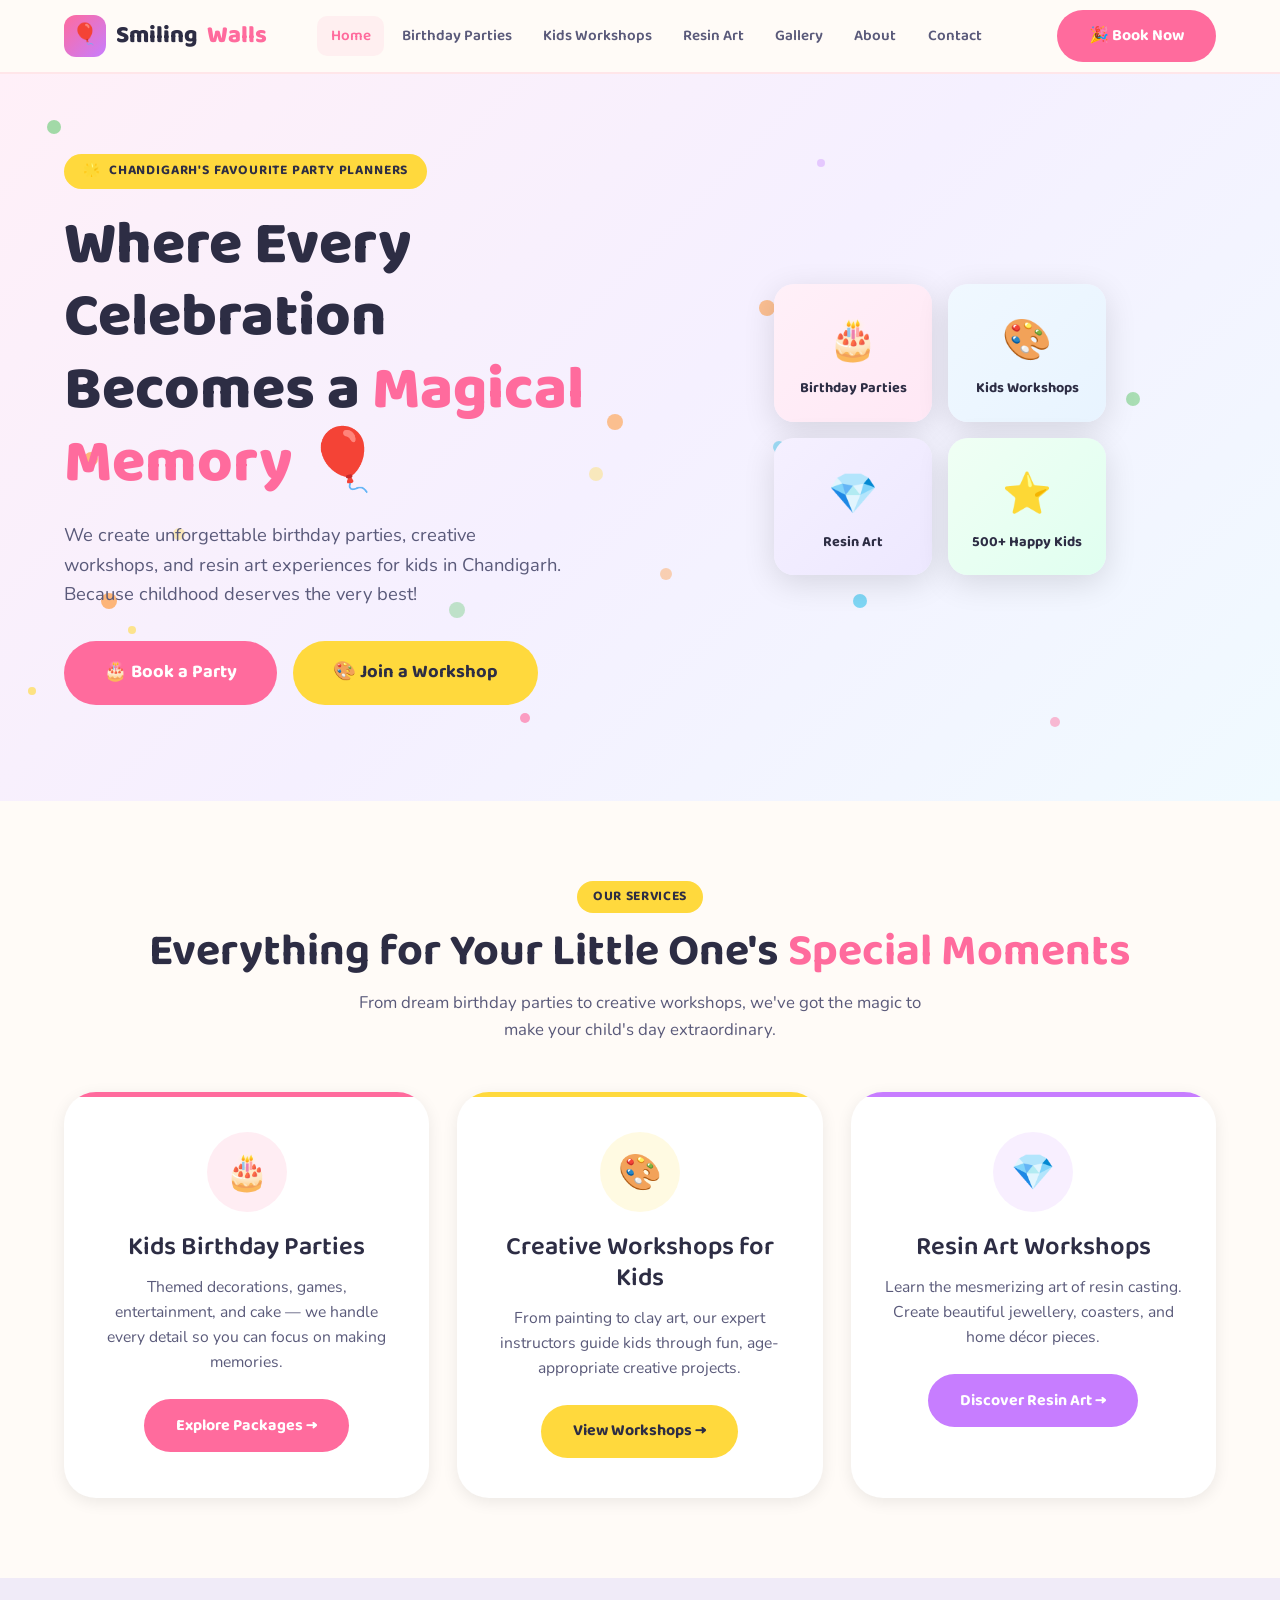
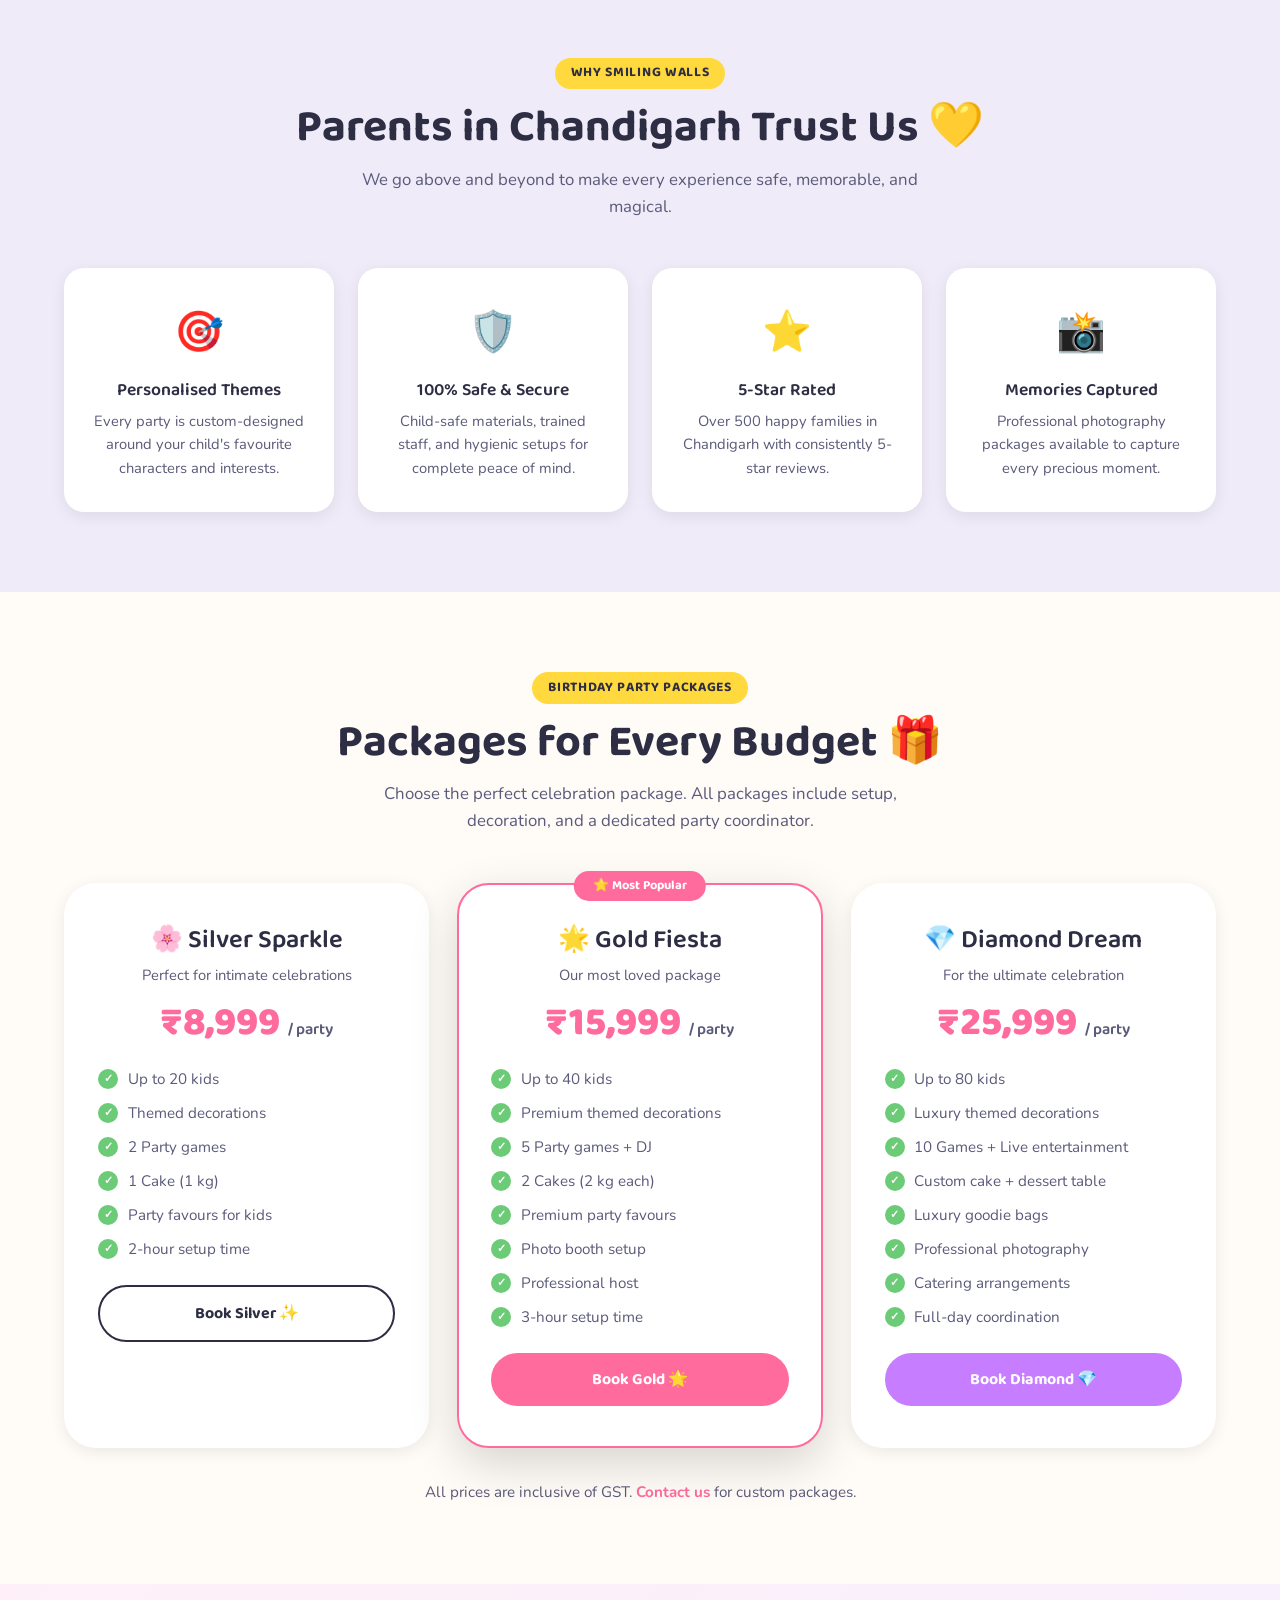
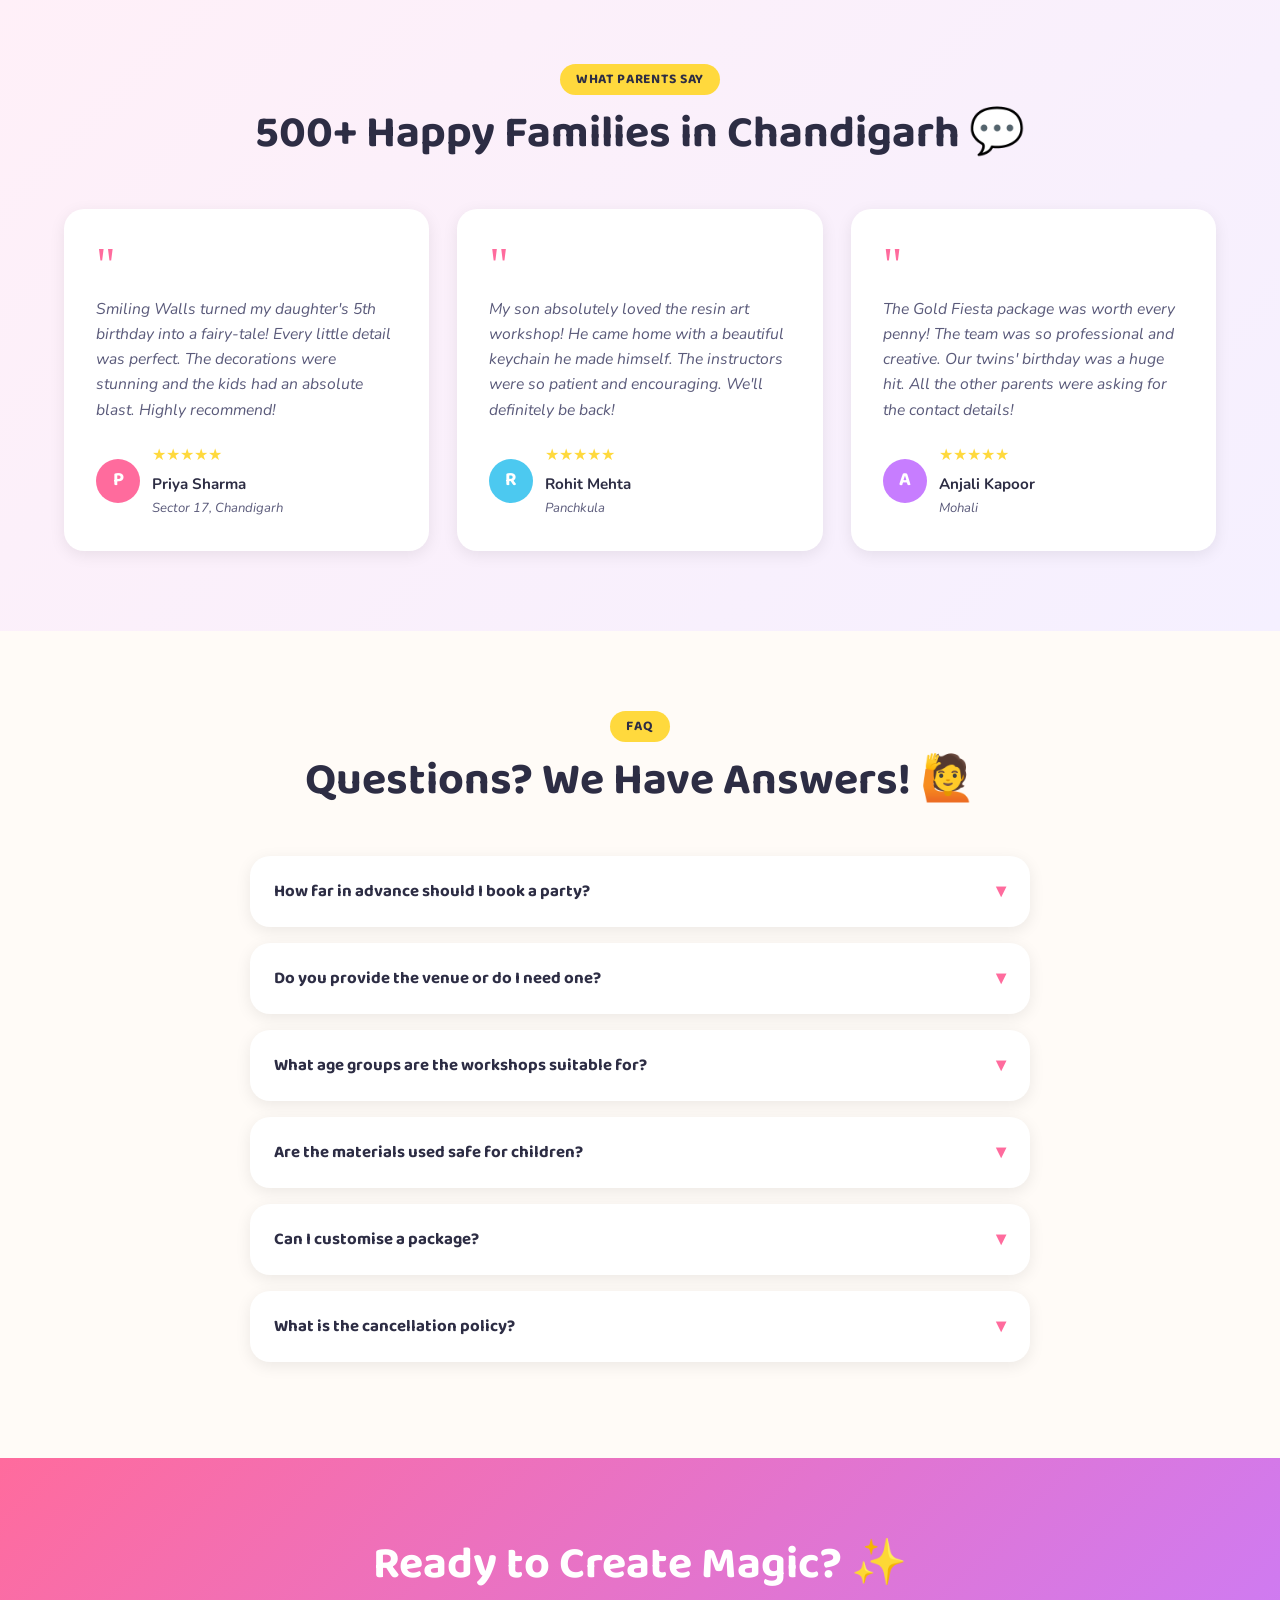
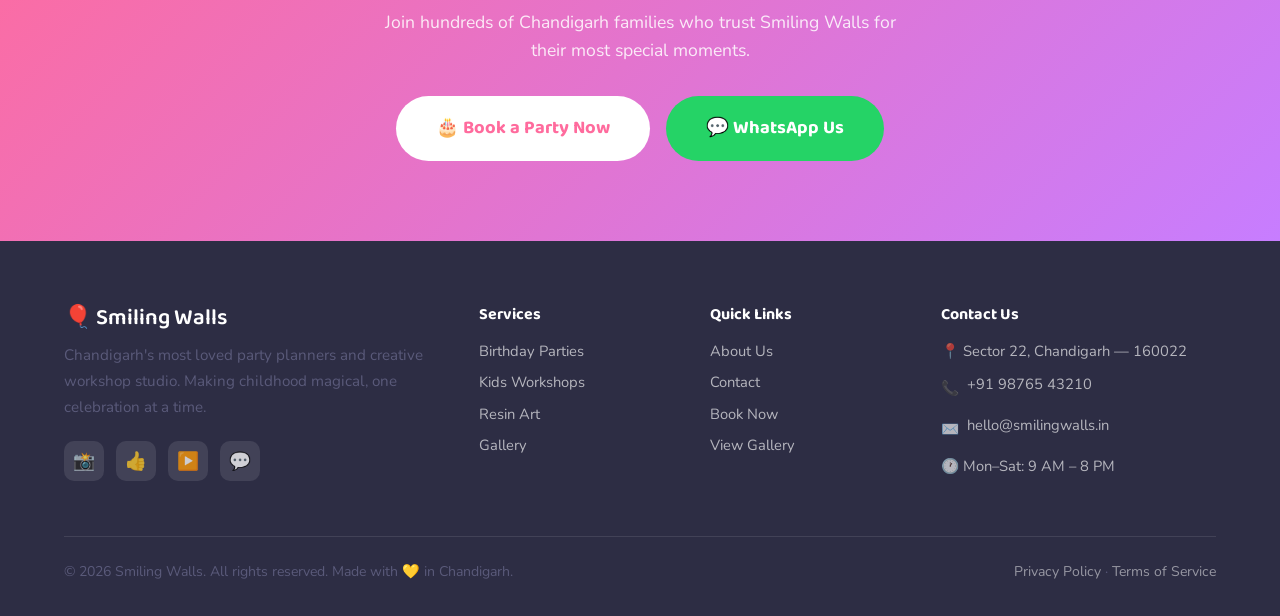
==== index.html @ 49fe9113 "first commit" ====
<!DOCTYPE html>
<html lang="en">

<head>
  <meta charset="UTF-8" />
  <meta name="viewport" content="width=device-width, initial-scale=1.0" />
  <title>Smiling Walls — Kids Birthday Parties & Creative Workshops in Chandigarh</title>
  <meta name="description"
    content="Smiling Walls creates magical birthday parties and creative workshops for kids in Chandigarh. Book now for unforgettable experiences!" />
  <meta name="keywords"
    content="kids birthday party Chandigarh, birthday party planners Chandigarh, kids workshops Chandigarh, resin art workshop, creative workshops for kids" />
  <meta name="author" content="Smiling Walls" />
  <meta name="robots" content="index, follow" />

  <!-- Open Graph -->
  <meta property="og:type" content="website" />
  <meta property="og:title" content="Smiling Walls — Kids Birthday Parties & Creative Workshops in Chandigarh" />
  <meta property="og:description"
    content="Magical birthday parties & creative workshops for kids in Chandigarh. Make memories that last a lifetime!" />
  <meta property="og:url" content="https://smilingwalls.in/" />
  <meta property="og:image" content="https://smilingwalls.in/images/og-home.jpg" />
  <meta property="og:locale" content="en_IN" />

  <!-- Twitter Card -->
  <meta name="twitter:card" content="summary_large_image" />
  <meta name="twitter:title" content="Smiling Walls — Kids Birthday Parties & Workshops" />
  <meta name="twitter:description" content="Magical birthday parties & creative workshops for kids in Chandigarh." />
  <meta name="twitter:image" content="https://smilingwalls.in/images/og-home.jpg" />

  <!-- Local SEO -->
  <meta name="geo.region" content="IN-CH" />
  <meta name="geo.placename" content="Chandigarh" />

  <!-- Canonical -->
  <link rel="canonical" href="https://smilingwalls.in/" />

  <!-- Preconnect fonts -->
  <link rel="preconnect" href="https://fonts.googleapis.com" />
  <link rel="preconnect" href="https://fonts.gstatic.com" crossorigin />

  <link rel="stylesheet" href="css/style.css" />

  <!-- Structured Data: Local Business -->
  <script type="application/ld+json">
  {
    "@context": "https://schema.org",
    "@type": "LocalBusiness",
    "name": "Smiling Walls",
    "description": "Kids birthday party planning, creative workshops, and resin art workshops in Chandigarh, India.",
    "url": "https://smilingwalls.in",
    "telephone": "+91-98765-43210",
    "address": {
      "@type": "PostalAddress",
      "streetAddress": "Sector 22",
      "addressLocality": "Chandigarh",
      "addressRegion": "Chandigarh",
      "postalCode": "160022",
      "addressCountry": "IN"
    },
    "areaServed": "Chandigarh",
    "priceRange": "₹₹",
    "openingHours": "Mo-Sa 09:00-20:00"
  }
  </script>
</head>

<body>
  <!-- Skip to main content for screen readers -->
  <a href="#main" class="skip-link">Skip to main content</a>

  <!-- ===== NAVBAR ===== -->
  <nav class="navbar" role="navigation" aria-label="Main navigation">
    <div class="navbar-inner">
      <a href="index.html" class="navbar-brand" aria-label="Smiling Walls Home">
        <div class="logo-icon" aria-hidden="true">🎈</div>
        Smiling <span>Walls</span>
      </a>

      <ul class="nav-links" role="list">
        <li><a href="index.html" class="active">Home</a></li>
        <li><a href="birthday-parties.html">Birthday Parties</a></li>
        <li><a href="kids-workshops.html">Kids Workshops</a></li>
        <li><a href="resin-workshops.html">Resin Art</a></li>
        <li><a href="gallery.html">Gallery</a></li>
        <li><a href="about.html">About</a></li>
        <li><a href="contact.html">Contact</a></li>
      </ul>

      <a href="contact.html" class="btn btn-primary nav-cta" aria-label="Book now">🎉 Book Now</a>

      <button class="hamburger" aria-label="Toggle mobile menu" aria-expanded="false" aria-controls="mobile-menu">
        <span></span><span></span><span></span>
      </button>
    </div>
  </nav>

  <!-- Mobile Menu -->
  <div id="mobile-menu" class="mobile-menu" role="navigation" aria-label="Mobile navigation">
    <a href="index.html">🏠 Home</a>
    <a href="birthday-parties.html">🎂 Birthday Parties</a>
    <a href="kids-workshops.html">🎨 Kids Workshops</a>
    <a href="resin-workshops.html">💎 Resin Art</a>
    <a href="gallery.html">📸 Gallery</a>
    <a href="about.html">💛 About</a>
    <a href="contact.html">📞 Contact</a>
    <a href="contact.html" class="btn btn-primary" style="text-align:center;margin-top:0.5rem">🎉 Book Now</a>
  </div>

  <main id="main">

    <!-- ===== HERO ===== -->
    <section class="hero" aria-label="Hero section">
      <div class="hero-confetti" aria-hidden="true"></div>
      <div class="container">
        <div class="hero-content">
          <div class="hero-text">
            <div class="hero-tagline">
              <span>🌟</span> Chandigarh's Favourite Party Planners
            </div>
            <h1>Where Every Celebration Becomes a <span>Magical Memory</span> 🎈</h1>
            <p>We create unforgettable birthday parties, creative workshops, and resin art experiences for kids in
              Chandigarh. Because childhood deserves the very best!</p>
            <div class="hero-btns">
              <a href="contact.html" class="btn btn-primary btn-lg">🎂 Book a Party</a>
              <a href="kids-workshops.html" class="btn btn-secondary btn-lg">🎨 Join a Workshop</a>
            </div>
          </div>

          <div class="hero-visual" aria-hidden="true">
            <div class="hero-card-grid">
              <div class="hero-service-card" style="background:linear-gradient(135deg,#fff0f8,#ffe8f5)">
                <div class="icon">🎂</div>
                <h4>Birthday Parties</h4>
              </div>
              <div class="hero-service-card" style="background:linear-gradient(135deg,#f0f8ff,#e8f4ff)">
                <div class="icon">🎨</div>
                <h4>Kids Workshops</h4>
              </div>
              <div class="hero-service-card" style="background:linear-gradient(135deg,#f5f0ff,#ede8ff)">
                <div class="icon">💎</div>
                <h4>Resin Art</h4>
              </div>
              <div class="hero-service-card" style="background:linear-gradient(135deg,#f0fff4,#e0fff0)">
                <div class="icon">⭐</div>
                <h4>500+ Happy Kids</h4>
              </div>
            </div>
          </div>
        </div>
      </div>
    </section>

    <!-- ===== SERVICES ===== -->
    <section class="section-pad" aria-labelledby="services-heading">
      <div class="container">
        <div class="section-title animate-up">
          <div class="badge">Our Services</div>
          <h2 id="services-heading">Everything for Your Little One's <span class="text-pink">Special Moments</span></h2>
          <p>From dream birthday parties to creative workshops, we've got the magic to make your child's day
            extraordinary.</p>
        </div>

        <div class="services-grid">
          <article class="service-card pink animate-up delay-1">
            <div class="icon-wrap">🎂</div>
            <h3>Kids Birthday Parties</h3>
            <p>Themed decorations, games, entertainment, and cake — we handle every detail so you can focus on making
              memories.</p>
            <a href="birthday-parties.html" class="btn btn-primary">Explore Packages →</a>
          </article>

          <article class="service-card yellow animate-up delay-2">
            <div class="icon-wrap">🎨</div>
            <h3>Creative Workshops for Kids</h3>
            <p>From painting to clay art, our expert instructors guide kids through fun, age-appropriate creative
              projects.</p>
            <a href="kids-workshops.html" class="btn btn-secondary">View Workshops →</a>
          </article>

          <article class="service-card purple animate-up delay-3">
            <div class="icon-wrap">💎</div>
            <h3>Resin Art Workshops</h3>
            <p>Learn the mesmerizing art of resin casting. Create beautiful jewellery, coasters, and home décor pieces.
            </p>
            <a href="resin-workshops.html" class="btn btn-purple">Discover Resin Art →</a>
          </article>
        </div>
      </div>
    </section>

    <!-- ===== WHY CHOOSE US ===== -->
    <section class="section-pad bg-light" aria-labelledby="why-heading">
      <div class="container">
        <div class="section-title animate-up">
          <div class="badge">Why Smiling Walls</div>
          <h2 id="why-heading">Parents in Chandigarh Trust Us 💛</h2>
          <p>We go above and beyond to make every experience safe, memorable, and magical.</p>
        </div>

        <div class="why-grid">
          <div class="why-card animate-up delay-1">
            <div class="icon">🎯</div>
            <h3>Personalised Themes</h3>
            <p>Every party is custom-designed around your child's favourite characters and interests.</p>
          </div>
          <div class="why-card animate-up delay-2">
            <div class="icon">🛡️</div>
            <h3>100% Safe & Secure</h3>
            <p>Child-safe materials, trained staff, and hygienic setups for complete peace of mind.</p>
          </div>
          <div class="why-card animate-up delay-3">
            <div class="icon">⭐</div>
            <h3>5-Star Rated</h3>
            <p>Over 500 happy families in Chandigarh with consistently 5-star reviews.</p>
          </div>
          <div class="why-card animate-up delay-4">
            <div class="icon">📸</div>
            <h3>Memories Captured</h3>
            <p>Professional photography packages available to capture every precious moment.</p>
          </div>
        </div>
      </div>
    </section>

    <!-- ===== PRICING ===== -->
    <section class="section-pad" aria-labelledby="pricing-heading">
      <div class="container">
        <div class="section-title animate-up">
          <div class="badge">Birthday Party Packages</div>
          <h2 id="pricing-heading">Packages for Every Budget 🎁</h2>
          <p>Choose the perfect celebration package. All packages include setup, decoration, and a dedicated party
            coordinator.</p>
        </div>

        <div class="pricing-grid">
          <div class="pricing-card animate-up delay-1">
            <h3>🌸 Silver Sparkle</h3>
            <p style="font-size:0.92rem;color:var(--mid)">Perfect for intimate celebrations</p>
            <div class="price">₹8,999 <small>/ party</small></div>
            <ul class="pricing-features">
              <li>Up to 20 kids</li>
              <li>Themed decorations</li>
              <li>2 Party games</li>
              <li>1 Cake (1 kg)</li>
              <li>Party favours for kids</li>
              <li>2-hour setup time</li>
            </ul>
            <a href="contact.html" class="btn btn-outline" style="width:100%;justify-content:center">Book Silver ✨</a>
          </div>

          <div class="pricing-card featured animate-up delay-2">
            <div class="popular-badge">⭐ Most Popular</div>
            <h3>🌟 Gold Fiesta</h3>
            <p style="font-size:0.92rem;color:var(--mid)">Our most loved package</p>
            <div class="price">₹15,999 <small>/ party</small></div>
            <ul class="pricing-features">
              <li>Up to 40 kids</li>
              <li>Premium themed decorations</li>
              <li>5 Party games + DJ</li>
              <li>2 Cakes (2 kg each)</li>
              <li>Premium party favours</li>
              <li>Photo booth setup</li>
              <li>Professional host</li>
              <li>3-hour setup time</li>
            </ul>
            <a href="contact.html" class="btn btn-primary" style="width:100%;justify-content:center">Book Gold 🌟</a>
          </div>

          <div class="pricing-card animate-up delay-3">
            <h3>💎 Diamond Dream</h3>
            <p style="font-size:0.92rem;color:var(--mid)">For the ultimate celebration</p>
            <div class="price">₹25,999 <small>/ party</small></div>
            <ul class="pricing-features">
              <li>Up to 80 kids</li>
              <li>Luxury themed decorations</li>
              <li>10 Games + Live entertainment</li>
              <li>Custom cake + dessert table</li>
              <li>Luxury goodie bags</li>
              <li>Professional photography</li>
              <li>Catering arrangements</li>
              <li>Full-day coordination</li>
            </ul>
            <a href="contact.html" class="btn btn-purple" style="width:100%;justify-content:center">Book Diamond 💎</a>
          </div>
        </div>

        <p class="text-center mt-2" style="color:var(--mid);font-size:0.95rem">
          All prices are inclusive of GST. <a href="contact.html" style="color:var(--pink);font-weight:700">Contact
            us</a> for custom packages.
        </p>
      </div>
    </section>

    <!-- ===== TESTIMONIALS ===== -->
    <section class="section-pad testimonials-section" aria-labelledby="testimonials-heading">
      <div class="container">
        <div class="section-title animate-up">
          <div class="badge">What Parents Say</div>
          <h2 id="testimonials-heading">500+ Happy Families in Chandigarh 💬</h2>
        </div>

        <div class="testimonials-grid">
          <article class="testimonial-card animate-up delay-1">
            <div class="quote" aria-hidden="true">"</div>
            <p>Smiling Walls turned my daughter's 5th birthday into a fairy-tale! Every little detail was perfect. The
              decorations were stunning and the kids had an absolute blast. Highly recommend!</p>
            <div class="testimonial-author">
              <div class="author-avatar" style="background:var(--pink)">P</div>
              <div>
                <div class="stars" aria-label="5 stars">★★★★★</div>
                <strong style="color:var(--dark);font-size:0.95rem">Priya Sharma</strong>
                <p style="font-size:0.82rem;margin:0">Sector 17, Chandigarh</p>
              </div>
            </div>
          </article>

          <article class="testimonial-card animate-up delay-2">
            <div class="quote" aria-hidden="true">"</div>
            <p>My son absolutely loved the resin art workshop! He came home with a beautiful keychain he made himself.
              The instructors were so patient and encouraging. We'll definitely be back!</p>
            <div class="testimonial-author">
              <div class="author-avatar" style="background:var(--teal)">R</div>
              <div>
                <div class="stars" aria-label="5 stars">★★★★★</div>
                <strong style="color:var(--dark);font-size:0.95rem">Rohit Mehta</strong>
                <p style="font-size:0.82rem;margin:0">Panchkula</p>
              </div>
            </div>
          </article>

          <article class="testimonial-card animate-up delay-3">
            <div class="quote" aria-hidden="true">"</div>
            <p>The Gold Fiesta package was worth every penny! The team was so professional and creative. Our twins'
              birthday was a huge hit. All the other parents were asking for the contact details!</p>
            <div class="testimonial-author">
              <div class="author-avatar" style="background:var(--purple)">A</div>
              <div>
                <div class="stars" aria-label="5 stars">★★★★★</div>
                <strong style="color:var(--dark);font-size:0.95rem">Anjali Kapoor</strong>
                <p style="font-size:0.82rem;margin:0">Mohali</p>
              </div>
            </div>
          </article>
        </div>
      </div>
    </section>

    <!-- ===== FAQ ===== -->
    <section class="section-pad" aria-labelledby="faq-heading">
      <div class="container">
        <div class="section-title animate-up">
          <div class="badge">FAQ</div>
          <h2 id="faq-heading">Questions? We Have Answers! 🙋</h2>
        </div>

        <div class="faq-list animate-up">
          <div class="faq-item">
            <button class="faq-question" aria-expanded="false">
              How far in advance should I book a party?
              <span class="chevron" aria-hidden="true">▾</span>
            </button>
            <div class="faq-answer">
              <p>We recommend booking at least 2–3 weeks in advance, especially for weekends. For peak seasons (summer
                vacations, December holidays), booking 4–6 weeks ahead ensures your preferred date.</p>
            </div>
          </div>

          <div class="faq-item">
            <button class="faq-question" aria-expanded="false">
              Do you provide the venue or do I need one?
              <span class="chevron" aria-hidden="true">▾</span>
            </button>
            <div class="faq-answer">
              <p>We can set up at your home, your chosen community hall, or any venue in Chandigarh. We work with
                several venue partners and can help you find the perfect space if needed.</p>
            </div>
          </div>

          <div class="faq-item">
            <button class="faq-question" aria-expanded="false">
              What age groups are the workshops suitable for?
              <span class="chevron" aria-hidden="true">▾</span>
            </button>
            <div class="faq-answer">
              <p>Our kids' creative workshops are designed for ages 5–14. Resin art workshops are best suited for ages
                10 and above due to the materials involved, with adult supervision always present.</p>
            </div>
          </div>

          <div class="faq-item">
            <button class="faq-question" aria-expanded="false">
              Are the materials used safe for children?
              <span class="chevron" aria-hidden="true">▾</span>
            </button>
            <div class="faq-answer">
              <p>Absolutely! We use only non-toxic, child-safe, and eco-friendly art supplies. Our resin is specially
                formulated with low VOC. Safety is our top priority at every event.</p>
            </div>
          </div>

          <div class="faq-item">
            <button class="faq-question" aria-expanded="false">
              Can I customise a package?
              <span class="chevron" aria-hidden="true">▾</span>
            </button>
            <div class="faq-answer">
              <p>Yes! Every child is unique and we love creating custom experiences. Contact us with your requirements
                and budget, and we'll design a personalised package just for your little one.</p>
            </div>
          </div>

          <div class="faq-item">
            <button class="faq-question" aria-expanded="false">
              What is the cancellation policy?
              <span class="chevron" aria-hidden="true">▾</span>
            </button>
            <div class="faq-answer">
              <p>Cancellations made more than 7 days before the event receive a full refund minus a 10% booking fee.
                Cancellations within 7 days are non-refundable but can be rescheduled once at no extra charge.</p>
            </div>
          </div>
        </div>
      </div>
    </section>

    <!-- ===== CTA BANNER ===== -->
    <section class="cta-banner" aria-label="Call to action">
      <div class="container">
        <h2>Ready to Create Magic? ✨</h2>
        <p>Join hundreds of Chandigarh families who trust Smiling Walls for their most special moments.</p>
        <div class="cta-banner-btns">
          <a href="contact.html" class="btn btn-white btn-lg">🎂 Book a Party Now</a>
          <a href="https://wa.me/9814910307?text=Hi%20Smiling%20Walls!%20I%20want%20to%20book%20an%20event."
            class="btn btn-whatsapp btn-lg" target="_blank" rel="noopener noreferrer" aria-label="Chat on WhatsApp">
            💬 WhatsApp Us
          </a>
        </div>
      </div>
    </section>

  </main>

  <!-- ===== FOOTER ===== -->
  <footer role="contentinfo">
    <div class="container">
      <div class="footer-grid">
        <div class="footer-brand">
          <h3>🎈 Smiling Walls</h3>
          <p>Chandigarh's most loved party planners and creative workshop studio. Making childhood magical, one
            celebration at a time.</p>
          <div class="social-links">
            <a href="#" class="social-link" aria-label="Instagram">📸</a>
            <a href="#" class="social-link" aria-label="Facebook">👍</a>
            <a href="#" class="social-link" aria-label="YouTube">▶️</a>
            <a href="https://wa.me/9814910307" class="social-link" aria-label="WhatsApp" target="_blank"
              rel="noopener">💬</a>
          </div>
        </div>

        <div class="footer-col">
          <h4>Services</h4>
          <a href="birthday-parties.html">Birthday Parties</a>
          <a href="kids-workshops.html">Kids Workshops</a>
          <a href="resin-workshops.html">Resin Art</a>
          <a href="gallery.html">Gallery</a>
        </div>

        <div class="footer-col">
          <h4>Quick Links</h4>
          <a href="about.html">About Us</a>
          <a href="contact.html">Contact</a>
          <a href="contact.html#booking-form">Book Now</a>
          <a href="gallery.html">View Gallery</a>
        </div>

        <div class="footer-col footer-contact">
          <h4>Contact Us</h4>
          <p>📍 Sector 22, Chandigarh — 160022</p>
          <p>📞 <a href="tel:+9814910307">+91 98765 43210</a></p>
          <p>✉️ <a href="mailto:hello@smilingwalls.in">hello@smilingwalls.in</a></p>
          <p>🕐 Mon–Sat: 9 AM – 8 PM</p>
        </div>
      </div>

      <div class="footer-bottom">
        <p>© 2026 Smiling Walls. All rights reserved. Made with 💛 in Chandigarh.</p>
        <p><a href="#" style="color:rgba(255,255,255,0.5)">Privacy Policy</a> · <a href="#"
            style="color:rgba(255,255,255,0.5)">Terms of Service</a></p>
      </div>
    </div>
  </footer>

  <!-- WhatsApp FAB -->
  <a href="https://wa.me/9814910307?text=Hi%20Smiling%20Walls!%20I%20want%20to%20book%20an%20event."
    class="whatsapp-float" target="_blank" rel="noopener noreferrer" aria-label="Chat with us on WhatsApp">
    <i class="fab fa-whatsapp"></i>
  </a>

  <script src="js/main.js" defer></script>
</body>

</html>
---- css/style.css ----
/* ============================================================
   Smiling Walls — Global Stylesheet
   Design System: Playful Pastel + Vibrant Accents
   ============================================================ */

@import url('https://fonts.googleapis.com/css2?family=Baloo+2:wght@400;500;600;700;800&family=Nunito:wght@400;500;600;700&display=swap');

/* ---------- CSS Variables ---------- */
:root {
  --pink:     #FF6B9D;
  --yellow:   #FFD93D;
  --purple:   #C77DFF;
  --teal:     #4CC9F0;
  --green:    #6BCB77;
  --orange:   #FF9A3C;
  --bg:       #FFFBF7;
  --dark:     #2D2D44;
  --mid:      #5A5A7A;
  --light:    #F0EBF8;
  --white:    #FFFFFF;

  --font-head: 'Baloo 2', cursive;
  --font-body: 'Nunito', sans-serif;

  --radius-sm: 12px;
  --radius-md: 20px;
  --radius-lg: 32px;
  --radius-xl: 48px;

  --shadow-sm: 0 4px 16px rgba(0,0,0,0.08);
  --shadow-md: 0 8px 32px rgba(0,0,0,0.12);
  --shadow-lg: 0 16px 48px rgba(0,0,0,0.16);

  --transition: all 0.3s cubic-bezier(0.4, 0, 0.2, 1);
}

/* ---------- Reset & Base ---------- */
*, *::before, *::after { box-sizing: border-box; margin: 0; padding: 0; }

html {
  scroll-behavior: smooth;
  font-size: 16px;
}

body {
  font-family: var(--font-body);
  background-color: var(--bg);
  color: var(--dark);
  line-height: 1.6;
  overflow-x: hidden;
}

img { max-width: 100%; height: auto; display: block; }

a { text-decoration: none; color: inherit; transition: var(--transition); }

ul { list-style: none; }

/* ---------- Typography ---------- */
h1, h2, h3, h4 {
  font-family: var(--font-head);
  line-height: 1.2;
  color: var(--dark);
}

h1 { font-size: clamp(2.2rem, 5vw, 3.8rem); font-weight: 800; }
h2 { font-size: clamp(1.8rem, 3.5vw, 2.8rem); font-weight: 700; }
h3 { font-size: clamp(1.2rem, 2.5vw, 1.6rem); font-weight: 600; }

p { color: var(--mid); font-size: 1.05rem; }

/* ---------- Layout Helpers ---------- */
.container {
  max-width: 1200px;
  margin: 0 auto;
  padding: 0 1.5rem;
}

.section-pad { padding: 5rem 0; }

.section-title {
  text-align: center;
  margin-bottom: 3rem;
}

.section-title h2 { margin-bottom: 0.75rem; }
.section-title p { max-width: 600px; margin: 0 auto; }

.badge {
  display: inline-block;
  background: var(--yellow);
  color: var(--dark);
  font-family: var(--font-head);
  font-weight: 700;
  font-size: 0.85rem;
  padding: 0.3rem 1rem;
  border-radius: 50px;
  letter-spacing: 0.05em;
  text-transform: uppercase;
  margin-bottom: 0.75rem;
}

/* ---------- Buttons ---------- */
.btn {
  display: inline-flex;
  align-items: center;
  gap: 0.5rem;
  font-family: var(--font-head);
  font-weight: 700;
  font-size: 1rem;
  padding: 0.85rem 2rem;
  border-radius: 50px;
  border: none;
  cursor: pointer;
  transition: var(--transition);
  text-decoration: none;
  white-space: nowrap;
}

.btn:hover { transform: translateY(-2px); box-shadow: var(--shadow-md); }
.btn:active { transform: translateY(0); }

.btn-primary { background: var(--pink); color: var(--white); }
.btn-primary:hover { background: #e05588; }

.btn-secondary { background: var(--yellow); color: var(--dark); }
.btn-secondary:hover { background: #f0c800; }

.btn-green { background: var(--green); color: var(--white); }
.btn-green:hover { background: #58b865; }

.btn-teal { background: var(--teal); color: var(--white); }
.btn-teal:hover { background: #3ab5da; }

.btn-purple { background: var(--purple); color: var(--white); }
.btn-purple:hover { background: #b060ef; }

.btn-outline {
  background: transparent;
  color: var(--dark);
  border: 2.5px solid var(--dark);
}
.btn-outline:hover { background: var(--dark); color: var(--white); }

.btn-whatsapp {
  background: #25D366;
  color: var(--white);
  font-size: 1rem;
}
.btn-whatsapp:hover { background: #1da851; }

.btn-lg { padding: 1.1rem 2.5rem; font-size: 1.15rem; }

/* ---------- Navbar ---------- */
.navbar {
  position: sticky;
  top: 0;
  z-index: 1000;
  background: rgba(255,251,247,0.95);
  backdrop-filter: blur(12px);
  -webkit-backdrop-filter: blur(12px);
  border-bottom: 2px solid rgba(255,107,157,0.15);
  transition: var(--transition);
}

.navbar.scrolled {
  box-shadow: var(--shadow-sm);
}

.navbar-inner {
  display: flex;
  align-items: center;
  justify-content: space-between;
  height: 72px;
  padding: 0 1.5rem;
  max-width: 1200px;
  margin: 0 auto;
}

.navbar-brand {
  display: flex;
  align-items: center;
  gap: 0.6rem;
  font-family: var(--font-head);
  font-weight: 800;
  font-size: 1.5rem;
  color: var(--dark);
}

.navbar-brand .logo-icon {
  width: 42px;
  height: 42px;
  background: linear-gradient(135deg, var(--pink), var(--purple));
  border-radius: 12px;
  display: flex;
  align-items: center;
  justify-content: center;
  font-size: 1.3rem;
}

.navbar-brand span { color: var(--pink); }

.nav-links {
  display: flex;
  align-items: center;
  gap: 0.25rem;
}

.nav-links a {
  font-family: var(--font-head);
  font-weight: 600;
  font-size: 0.95rem;
  color: var(--mid);
  padding: 0.5rem 0.85rem;
  border-radius: 10px;
  transition: var(--transition);
}

.nav-links a:hover,
.nav-links a.active {
  color: var(--pink);
  background: rgba(255,107,157,0.08);
}

.nav-cta { margin-left: 0.75rem; }

/* Hamburger */
.hamburger {
  display: none;
  flex-direction: column;
  gap: 5px;
  cursor: pointer;
  padding: 8px;
  border: none;
  background: none;
  border-radius: 8px;
}

.hamburger span {
  display: block;
  width: 24px;
  height: 2.5px;
  background: var(--dark);
  border-radius: 4px;
  transition: var(--transition);
}

.hamburger.open span:nth-child(1) { transform: translateY(7.5px) rotate(45deg); }
.hamburger.open span:nth-child(2) { opacity: 0; }
.hamburger.open span:nth-child(3) { transform: translateY(-7.5px) rotate(-45deg); }

.mobile-menu {
  display: none;
  position: fixed;
  top: 72px;
  left: 0;
  right: 0;
  background: var(--white);
  border-bottom: 2px solid rgba(255,107,157,0.15);
  padding: 1rem;
  z-index: 999;
  box-shadow: var(--shadow-md);
  flex-direction: column;
  gap: 0.5rem;
}

.mobile-menu.open { display: flex; }

.mobile-menu a {
  font-family: var(--font-head);
  font-weight: 600;
  color: var(--dark);
  padding: 0.75rem 1rem;
  border-radius: 12px;
  transition: var(--transition);
}

.mobile-menu a:hover { background: var(--light); color: var(--pink); }

/* ---------- Hero ---------- */
.hero {
  position: relative;
  overflow: hidden;
  padding: 5rem 0 6rem;
  background: linear-gradient(135deg, #FFF0F8 0%, #F5F0FF 50%, #F0FAFF 100%);
}

.hero-confetti {
  position: absolute;
  inset: 0;
  pointer-events: none;
  overflow: hidden;
}

.confetti-dot {
  position: absolute;
  border-radius: 50%;
  animation: float 6s ease-in-out infinite;
}

@keyframes float {
  0%, 100% { transform: translateY(0) rotate(0deg); }
  50% { transform: translateY(-20px) rotate(180deg); }
}

.hero-content {
  display: grid;
  grid-template-columns: 1fr 1fr;
  gap: 3rem;
  align-items: center;
}

.hero-text { z-index: 1; }

.hero-tagline {
  display: inline-flex;
  align-items: center;
  gap: 0.5rem;
  background: var(--yellow);
  color: var(--dark);
  font-family: var(--font-head);
  font-weight: 700;
  font-size: 0.85rem;
  padding: 0.4rem 1.2rem;
  border-radius: 50px;
  margin-bottom: 1.25rem;
  text-transform: uppercase;
  letter-spacing: 0.06em;
}

.hero h1 { margin-bottom: 1.25rem; }
.hero h1 span { color: var(--pink); }

.hero p { font-size: 1.15rem; margin-bottom: 2rem; max-width: 500px; }

.hero-btns { display: flex; gap: 1rem; flex-wrap: wrap; }

.hero-visual {
  display: flex;
  justify-content: center;
  align-items: center;
  position: relative;
}

.hero-card-grid {
  display: grid;
  grid-template-columns: 1fr 1fr;
  gap: 1rem;
  position: relative;
}

.hero-service-card {
  background: var(--white);
  border-radius: var(--radius-md);
  padding: 1.5rem;
  text-align: center;
  box-shadow: var(--shadow-md);
  transition: var(--transition);
  animation: float 5s ease-in-out infinite;
}

.hero-service-card:nth-child(2) { animation-delay: 0.5s; }
.hero-service-card:nth-child(3) { animation-delay: 1s; }
.hero-service-card:nth-child(4) { animation-delay: 1.5s; }

.hero-service-card:hover { transform: translateY(-6px) scale(1.02); }

.hero-service-card .icon {
  font-size: 2.5rem;
  margin-bottom: 0.5rem;
}

.hero-service-card h4 {
  font-family: var(--font-head);
  font-size: 0.9rem;
  font-weight: 700;
  color: var(--dark);
}

/* ---------- Service Cards ---------- */
.services-grid {
  display: grid;
  grid-template-columns: repeat(3, 1fr);
  gap: 1.75rem;
}

.service-card {
  background: var(--white);
  border-radius: var(--radius-lg);
  padding: 2.5rem 2rem;
  text-align: center;
  box-shadow: var(--shadow-sm);
  transition: var(--transition);
  position: relative;
  overflow: hidden;
}

.service-card::before {
  content: '';
  position: absolute;
  top: 0;
  left: 0;
  right: 0;
  height: 5px;
  border-radius: var(--radius-lg) var(--radius-lg) 0 0;
}

.service-card.pink::before   { background: var(--pink); }
.service-card.yellow::before { background: var(--yellow); }
.service-card.purple::before { background: var(--purple); }
.service-card.teal::before   { background: var(--teal); }

.service-card:hover { transform: translateY(-8px); box-shadow: var(--shadow-lg); }

.service-card .icon-wrap {
  width: 80px;
  height: 80px;
  border-radius: 50%;
  display: flex;
  align-items: center;
  justify-content: center;
  font-size: 2.2rem;
  margin: 0 auto 1.25rem;
}

.service-card.pink .icon-wrap   { background: rgba(255,107,157,0.12); }
.service-card.yellow .icon-wrap { background: rgba(255,217,61,0.15); }
.service-card.purple .icon-wrap { background: rgba(199,125,255,0.12); }
.service-card.teal .icon-wrap   { background: rgba(76,201,240,0.12); }

.service-card h3 { margin-bottom: 0.75rem; }
.service-card p { font-size: 0.98rem; margin-bottom: 1.5rem; }

/* ---------- Why Choose Us ---------- */
.why-grid {
  display: grid;
  grid-template-columns: repeat(4, 1fr);
  gap: 1.5rem;
}

.why-card {
  text-align: center;
  padding: 2rem 1.5rem;
  background: var(--white);
  border-radius: var(--radius-md);
  box-shadow: var(--shadow-sm);
  transition: var(--transition);
}

.why-card:hover { transform: translateY(-4px); box-shadow: var(--shadow-md); }

.why-card .icon { font-size: 2.5rem; margin-bottom: 1rem; }
.why-card h3 { font-size: 1.1rem; margin-bottom: 0.5rem; }
.why-card p { font-size: 0.92rem; }

/* ---------- Testimonials ---------- */
.testimonials-section {
  background: linear-gradient(135deg, #FFF0F8 0%, #F5F0FF 100%);
}

.testimonials-grid {
  display: grid;
  grid-template-columns: repeat(3, 1fr);
  gap: 1.75rem;
}

.testimonial-card {
  background: var(--white);
  border-radius: var(--radius-md);
  padding: 2rem;
  box-shadow: var(--shadow-sm);
  transition: var(--transition);
  position: relative;
}

.testimonial-card:hover { transform: translateY(-4px); box-shadow: var(--shadow-md); }

.testimonial-card .quote {
  font-size: 3rem;
  color: var(--pink);
  font-family: Georgia, serif;
  line-height: 1;
  margin-bottom: 0.5rem;
}

.testimonial-card p {
  font-size: 0.98rem;
  font-style: italic;
  margin-bottom: 1.25rem;
  color: var(--mid);
}

.testimonial-author {
  display: flex;
  align-items: center;
  gap: 0.75rem;
}

.author-avatar {
  width: 44px;
  height: 44px;
  border-radius: 50%;
  display: flex;
  align-items: center;
  justify-content: center;
  font-size: 1.2rem;
  font-weight: 700;
  font-family: var(--font-head);
  color: var(--white);
}

.stars { color: #FFD93D; font-size: 1rem; margin-bottom: 0.25rem; }

/* ---------- Pricing ---------- */
.pricing-grid {
  display: grid;
  grid-template-columns: repeat(3, 1fr);
  gap: 1.75rem;
}

.pricing-card {
  background: var(--white);
  border-radius: var(--radius-lg);
  padding: 2.5rem 2rem;
  text-align: center;
  box-shadow: var(--shadow-sm);
  transition: var(--transition);
  position: relative;
  border: 2.5px solid transparent;
}

.pricing-card.featured {
  border-color: var(--pink);
  transform: scale(1.04);
  box-shadow: var(--shadow-lg);
}

.pricing-card:hover { transform: translateY(-6px); box-shadow: var(--shadow-lg); }
.pricing-card.featured:hover { transform: scale(1.04) translateY(-6px); }

.popular-badge {
  position: absolute;
  top: -14px;
  left: 50%;
  transform: translateX(-50%);
  background: var(--pink);
  color: var(--white);
  font-family: var(--font-head);
  font-weight: 700;
  font-size: 0.8rem;
  padding: 0.3rem 1.2rem;
  border-radius: 50px;
  white-space: nowrap;
}

.pricing-card h3 { margin-bottom: 0.5rem; }
.pricing-card .price {
  font-family: var(--font-head);
  font-size: 2.5rem;
  font-weight: 800;
  color: var(--pink);
  line-height: 1;
  margin: 1rem 0 0.25rem;
}
.pricing-card .price small { font-size: 1rem; color: var(--mid); font-weight: 600; }

.pricing-features {
  text-align: left;
  margin: 1.5rem 0;
  display: flex;
  flex-direction: column;
  gap: 0.6rem;
}

.pricing-features li {
  display: flex;
  align-items: center;
  gap: 0.6rem;
  font-size: 0.95rem;
  color: var(--mid);
}

.pricing-features li::before {
  content: '✓';
  width: 20px;
  height: 20px;
  background: var(--green);
  color: white;
  border-radius: 50%;
  display: flex;
  align-items: center;
  justify-content: center;
  font-size: 0.7rem;
  font-weight: 700;
  flex-shrink: 0;
}

/* ---------- FAQ ---------- */
.faq-list { max-width: 780px; margin: 0 auto; }

.faq-item {
  background: var(--white);
  border-radius: var(--radius-md);
  margin-bottom: 1rem;
  box-shadow: var(--shadow-sm);
  overflow: hidden;
}

.faq-question {
  width: 100%;
  background: none;
  border: none;
  padding: 1.25rem 1.5rem;
  display: flex;
  justify-content: space-between;
  align-items: center;
  cursor: pointer;
  font-family: var(--font-head);
  font-weight: 700;
  font-size: 1.05rem;
  color: var(--dark);
  text-align: left;
  transition: var(--transition);
}

.faq-question:hover { color: var(--pink); }

.faq-question .chevron {
  font-size: 1.2rem;
  transition: var(--transition);
  color: var(--pink);
}

.faq-item.open .faq-question .chevron { transform: rotate(180deg); }

.faq-answer {
  max-height: 0;
  overflow: hidden;
  transition: max-height 0.4s ease, padding 0.3s ease;
}

.faq-item.open .faq-answer { max-height: 300px; }

.faq-answer p {
  padding: 0 1.5rem 1.25rem;
  font-size: 0.98rem;
}

/* ---------- Gallery ---------- */
.gallery-grid {
  display: grid;
  grid-template-columns: repeat(3, 1fr);
  gap: 1rem;
}

.gallery-item {
  position: relative;
  border-radius: var(--radius-md);
  overflow: hidden;
  cursor: pointer;
  aspect-ratio: 1;
  background: var(--light);
}

.gallery-item:nth-child(4n+1) { grid-column: span 2; }

.gallery-placeholder {
  width: 100%;
  height: 100%;
  display: flex;
  flex-direction: column;
  align-items: center;
  justify-content: center;
  gap: 0.5rem;
  min-height: 200px;
}

.gallery-item .overlay {
  position: absolute;
  inset: 0;
  background: rgba(255,107,157,0.85);
  display: flex;
  align-items: center;
  justify-content: center;
  opacity: 0;
  transition: var(--transition);
  font-size: 2rem;
  color: white;
}

.gallery-item:hover .overlay { opacity: 1; }

/* Lightbox */
.lightbox {
  display: none;
  position: fixed;
  inset: 0;
  background: rgba(0,0,0,0.9);
  z-index: 9999;
  align-items: center;
  justify-content: center;
  padding: 2rem;
}

.lightbox.open { display: flex; }

.lightbox-content {
  max-width: 800px;
  width: 100%;
  text-align: center;
  position: relative;
}

.lightbox-close {
  position: absolute;
  top: -2.5rem;
  right: 0;
  color: white;
  font-size: 2rem;
  cursor: pointer;
  background: none;
  border: none;
  line-height: 1;
}

.lightbox-img {
  width: 100%;
  border-radius: var(--radius-md);
  background: var(--light);
  min-height: 300px;
  display: flex;
  align-items: center;
  justify-content: center;
  font-size: 4rem;
}

/* ---------- Contact Form ---------- */
.contact-grid {
  display: grid;
  grid-template-columns: 1fr 1fr;
  gap: 3rem;
  align-items: start;
}

.contact-form {
  background: var(--white);
  border-radius: var(--radius-lg);
  padding: 2.5rem;
  box-shadow: var(--shadow-md);
}

.form-group {
  margin-bottom: 1.25rem;
}

.form-group label {
  display: block;
  font-family: var(--font-head);
  font-weight: 700;
  font-size: 0.95rem;
  color: var(--dark);
  margin-bottom: 0.4rem;
}

.form-group input,
.form-group select,
.form-group textarea {
  width: 100%;
  padding: 0.85rem 1.1rem;
  border: 2px solid #E8E0F0;
  border-radius: var(--radius-sm);
  font-family: var(--font-body);
  font-size: 0.98rem;
  color: var(--dark);
  background: var(--bg);
  transition: var(--transition);
  outline: none;
}

.form-group input:focus,
.form-group select:focus,
.form-group textarea:focus {
  border-color: var(--pink);
  box-shadow: 0 0 0 4px rgba(255,107,157,0.1);
}

.form-group textarea { resize: vertical; min-height: 120px; }

.form-row { display: grid; grid-template-columns: 1fr 1fr; gap: 1rem; }

/* ---------- Map ---------- */
.map-container {
  border-radius: var(--radius-lg);
  overflow: hidden;
  box-shadow: var(--shadow-md);
}

.map-container iframe {
  width: 100%;
  height: 350px;
  border: none;
}

.contact-info { margin-top: 1.5rem; }

.contact-info-item {
  display: flex;
  align-items: flex-start;
  gap: 0.9rem;
  margin-bottom: 1rem;
}

.contact-info-item .icon {
  width: 42px;
  height: 42px;
  border-radius: 12px;
  display: flex;
  align-items: center;
  justify-content: center;
  font-size: 1.1rem;
  flex-shrink: 0;
}

.contact-info-item h4 {
  font-size: 0.85rem;
  color: var(--mid);
  font-family: var(--font-body);
  font-weight: 600;
  margin-bottom: 0.15rem;
}

.contact-info-item p {
  font-size: 0.98rem;
  color: var(--dark);
  font-weight: 600;
}

/* ---------- About ---------- */
.about-grid {
  display: grid;
  grid-template-columns: 1fr 1fr;
  gap: 3rem;
  align-items: center;
}

.about-visual {
  display: grid;
  grid-template-columns: 1fr 1fr;
  gap: 1rem;
}

.about-img-card {
  border-radius: var(--radius-md);
  aspect-ratio: 1;
  display: flex;
  align-items: center;
  justify-content: center;
  font-size: 4rem;
}

.about-img-card:nth-child(2) { margin-top: 2rem; }

.stats-row {
  display: grid;
  grid-template-columns: repeat(3, 1fr);
  gap: 1.5rem;
  margin-top: 2rem;
}

.stat-card {
  text-align: center;
  background: var(--white);
  border-radius: var(--radius-md);
  padding: 1.5rem 1rem;
  box-shadow: var(--shadow-sm);
}

.stat-card .number {
  font-family: var(--font-head);
  font-size: 2.2rem;
  font-weight: 800;
  color: var(--pink);
}

.stat-card p { font-size: 0.88rem; margin-top: 0.25rem; }

/* ---------- Page Hero (inner pages) ---------- */
.page-hero {
  background: linear-gradient(135deg, #FFF0F8 0%, #F5F0FF 50%, #F0FAFF 100%);
  padding: 5rem 0 4rem;
  text-align: center;
  position: relative;
  overflow: hidden;
}

.page-hero h1 { margin-bottom: 1rem; }
.page-hero p { max-width: 600px; margin: 0 auto 1.5rem; font-size: 1.1rem; }

/* ---------- CTA Banner ---------- */
.cta-banner {
  background: linear-gradient(135deg, var(--pink), var(--purple));
  color: var(--white);
  text-align: center;
  padding: 5rem 0;
  position: relative;
  overflow: hidden;
}

.cta-banner h2 { color: var(--white); margin-bottom: 1rem; }
.cta-banner p { color: rgba(255,255,255,0.85); max-width: 540px; margin: 0 auto 2rem; font-size: 1.1rem; }
.cta-banner-btns { display: flex; gap: 1rem; justify-content: center; flex-wrap: wrap; }

.btn-white { background: var(--white); color: var(--pink); }
.btn-white:hover { background: var(--yellow); color: var(--dark); }

/* ---------- Footer ---------- */
footer {
  background: var(--dark);
  color: rgba(255,255,255,0.75);
  padding: 4rem 0 2rem;
}

.footer-grid {
  display: grid;
  grid-template-columns: 2fr 1fr 1fr 1.5fr;
  gap: 3rem;
  margin-bottom: 3rem;
}

.footer-brand h3 {
  font-family: var(--font-head);
  color: var(--white);
  font-size: 1.4rem;
  margin-bottom: 0.75rem;
}

.footer-brand p { font-size: 0.95rem; line-height: 1.7; margin-bottom: 1.25rem; }

.social-links { display: flex; gap: 0.75rem; }

.social-link {
  width: 40px;
  height: 40px;
  border-radius: 10px;
  background: rgba(255,255,255,0.1);
  display: flex;
  align-items: center;
  justify-content: center;
  font-size: 1.1rem;
  transition: var(--transition);
}

.social-link:hover { background: var(--pink); transform: translateY(-2px); }

.footer-col h4 {
  font-family: var(--font-head);
  color: var(--white);
  font-size: 1rem;
  margin-bottom: 1rem;
}

.footer-col a {
  display: block;
  color: rgba(255,255,255,0.65);
  font-size: 0.92rem;
  margin-bottom: 0.5rem;
  transition: var(--transition);
}

.footer-col a:hover { color: var(--pink); padding-left: 4px; }

.footer-contact p {
  display: flex;
  align-items: center;
  gap: 0.5rem;
  font-size: 0.92rem;
  margin-bottom: 0.6rem;
  color: rgba(255,255,255,0.65);
}

.footer-bottom {
  border-top: 1px solid rgba(255,255,255,0.1);
  padding-top: 1.5rem;
  display: flex;
  justify-content: space-between;
  align-items: center;
  flex-wrap: wrap;
  gap: 1rem;
}

.footer-bottom p { font-size: 0.88rem; }

/* ---------- Floating Buttons ---------- */
.whatsapp-fab {
  position: fixed;
  bottom: 2rem;
  right: 2rem;
  z-index: 900;
  width: 60px;
  height: 60px;
  background: #25D366;
  border-radius: 50%;
  display: flex;
  align-items: center;
  justify-content: center;
  font-size: 1.8rem;
  box-shadow: 0 4px 20px rgba(37,211,102,0.4);
  transition: var(--transition);
  animation: pulse-whatsapp 2.5s ease-in-out infinite;
}

.whatsapp-fab:hover {
  transform: scale(1.1);
  box-shadow: 0 6px 28px rgba(37,211,102,0.5);
  animation: none;
}

@keyframes pulse-whatsapp {
  0%, 100% { box-shadow: 0 4px 20px rgba(37,211,102,0.4); }
  50% { box-shadow: 0 4px 30px rgba(37,211,102,0.65); }
}

/* ---------- Animations ---------- */
@keyframes fadeInUp {
  from { opacity: 0; transform: translateY(28px); }
  to   { opacity: 1; transform: translateY(0); }
}

@keyframes fadeIn {
  from { opacity: 0; }
  to   { opacity: 1; }
}

.animate-up {
  opacity: 0;
  transform: translateY(28px);
  transition: opacity 0.6s ease, transform 0.6s ease;
}

.animate-up.visible {
  opacity: 1;
  transform: translateY(0);
}

.delay-1 { transition-delay: 0.1s; }
.delay-2 { transition-delay: 0.2s; }
.delay-3 { transition-delay: 0.3s; }
.delay-4 { transition-delay: 0.4s; }

/* ---------- Breadcrumb ---------- */
.breadcrumb {
  display: flex;
  align-items: center;
  gap: 0.5rem;
  font-size: 0.88rem;
  color: var(--mid);
  margin-bottom: 1rem;
  justify-content: center;
}

.breadcrumb a:hover { color: var(--pink); }

/* ---------- Responsive ---------- */
@media (max-width: 1024px) {
  .why-grid { grid-template-columns: repeat(2, 1fr); }
  .footer-grid { grid-template-columns: 1fr 1fr; }
}

@media (max-width: 900px) {
  .services-grid { grid-template-columns: 1fr 1fr; }
  .testimonials-grid { grid-template-columns: 1fr 1fr; }
  .pricing-grid { grid-template-columns: 1fr; max-width: 420px; margin: 0 auto; }
  .pricing-card.featured { transform: scale(1); }
  .hero-content { grid-template-columns: 1fr; text-align: center; }
  .hero-btns { justify-content: center; }
  .hero p { margin-left: auto; margin-right: auto; }
  .about-grid { grid-template-columns: 1fr; }
  .contact-grid { grid-template-columns: 1fr; }
  .gallery-grid { grid-template-columns: 1fr 1fr; }
  .gallery-item:nth-child(4n+1) { grid-column: span 1; }
}

@media (max-width: 768px) {
  .section-pad { padding: 3.5rem 0; }
  .nav-links, .nav-cta { display: none; }
  .hamburger { display: flex; }
  .services-grid { grid-template-columns: 1fr; }
  .testimonials-grid { grid-template-columns: 1fr; }
  .footer-grid { grid-template-columns: 1fr; gap: 2rem; }
  .footer-bottom { flex-direction: column; text-align: center; }
  .form-row { grid-template-columns: 1fr; }
  .stats-row { grid-template-columns: 1fr 1fr; }
  .why-grid { grid-template-columns: 1fr 1fr; }
}

@media (max-width: 480px) {
  .why-grid { grid-template-columns: 1fr; }
  .gallery-grid { grid-template-columns: 1fr; }
  .stats-row { grid-template-columns: 1fr; }
  .hero-card-grid { grid-template-columns: 1fr 1fr; }
}

/* ---------- Utility ---------- */
.text-pink   { color: var(--pink); }
.text-yellow { color: var(--yellow); }
.text-purple { color: var(--purple); }
.text-teal   { color: var(--teal); }
.text-green  { color: var(--green); }

.bg-pink   { background: var(--pink); }
.bg-yellow { background: var(--yellow); }
.bg-purple { background: var(--purple); }
.bg-teal   { background: var(--teal); }
.bg-green  { background: var(--green); }
.bg-orange { background: var(--orange); }
.bg-light  { background: var(--light); }

.text-center { text-align: center; }
.mt-1 { margin-top: 1rem; }
.mt-2 { margin-top: 2rem; }
.mb-1 { margin-bottom: 1rem; }
.mb-2 { margin-bottom: 2rem; }

/* ---------- Skip Link (Accessibility) ---------- */
.skip-link {
  position: absolute;
  left: -9999px;
  top: 1rem;
  background: var(--dark);
  color: var(--white);
  padding: 0.5rem 1rem;
  border-radius: 8px;
  font-weight: 700;
  z-index: 10000;
}
.skip-link:focus { left: 1rem; }

/* ---------- Success Message ---------- */
.form-success {
  display: none;
  background: rgba(107,203,119,0.15);
  border: 2px solid var(--green);
  border-radius: var(--radius-md);
  padding: 1.25rem;
  text-align: center;
  color: var(--dark);
  font-family: var(--font-head);
  font-weight: 700;
  margin-top: 1rem;
}
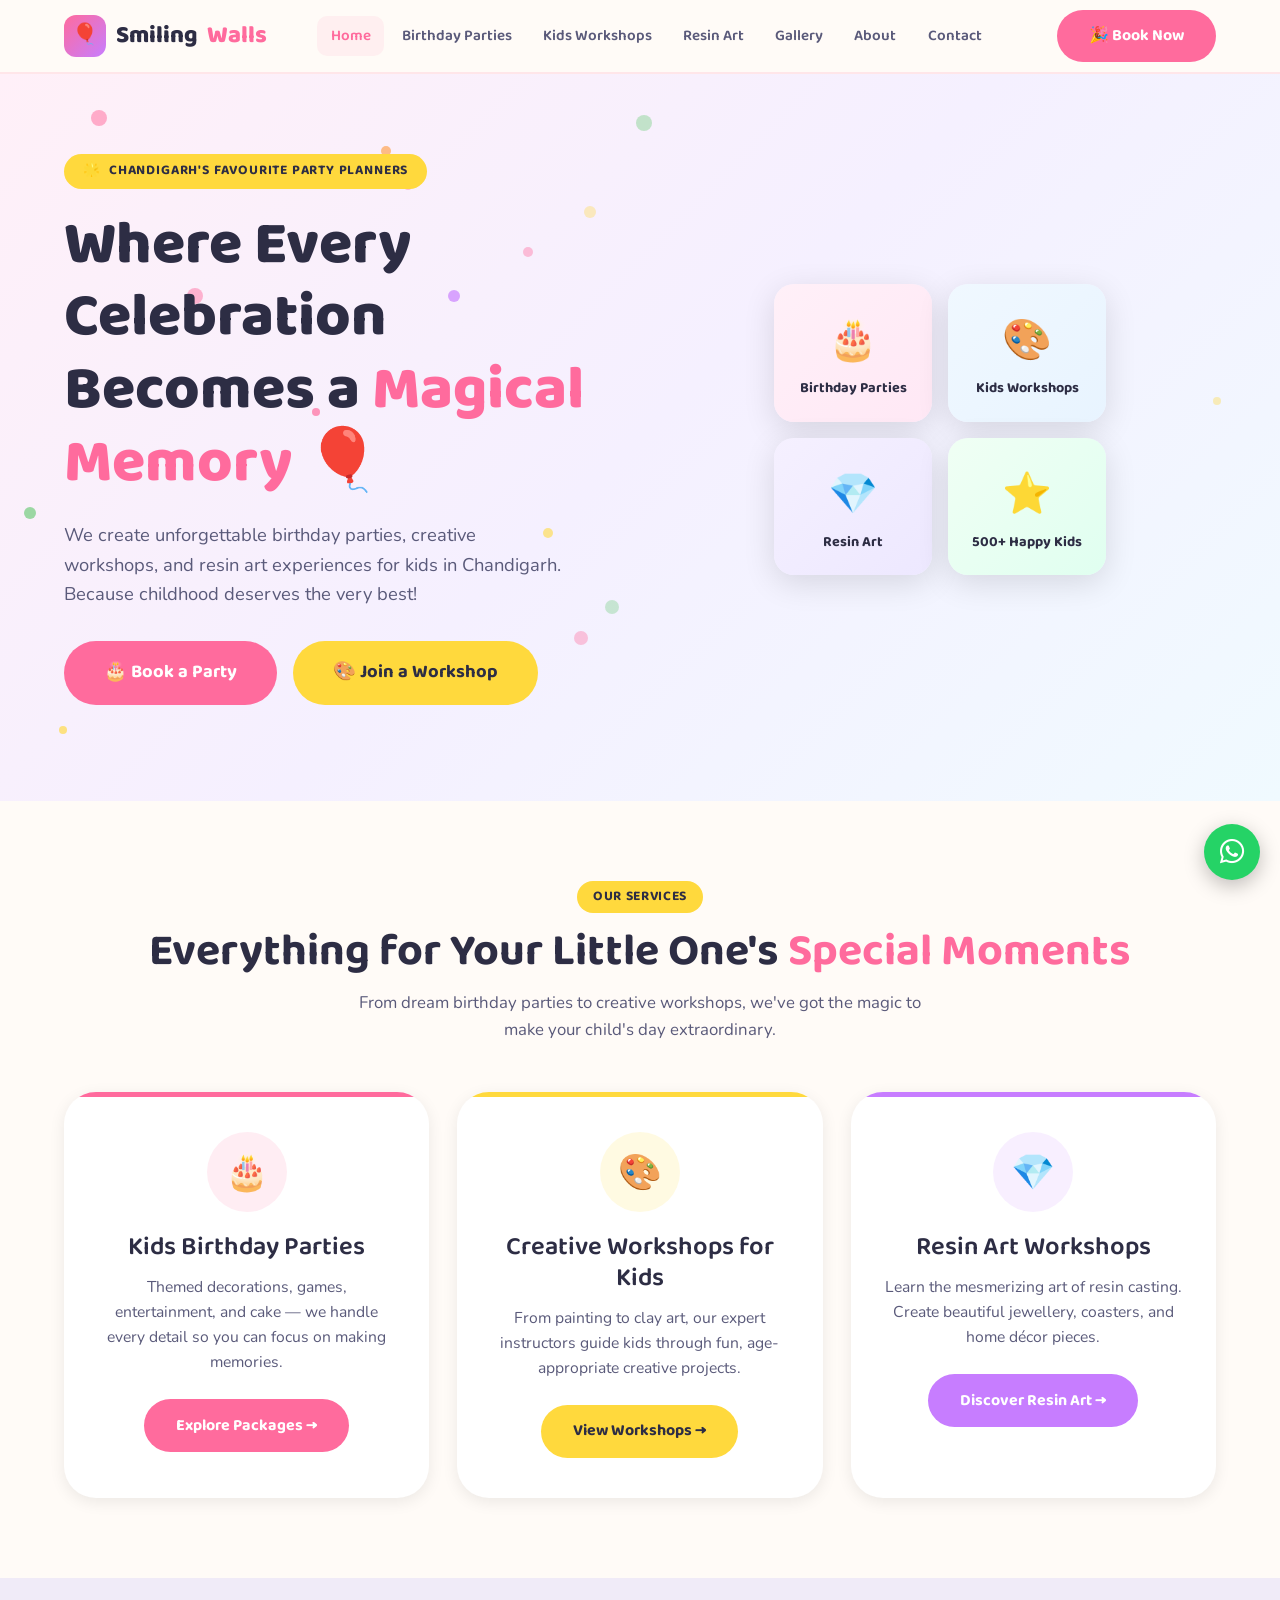
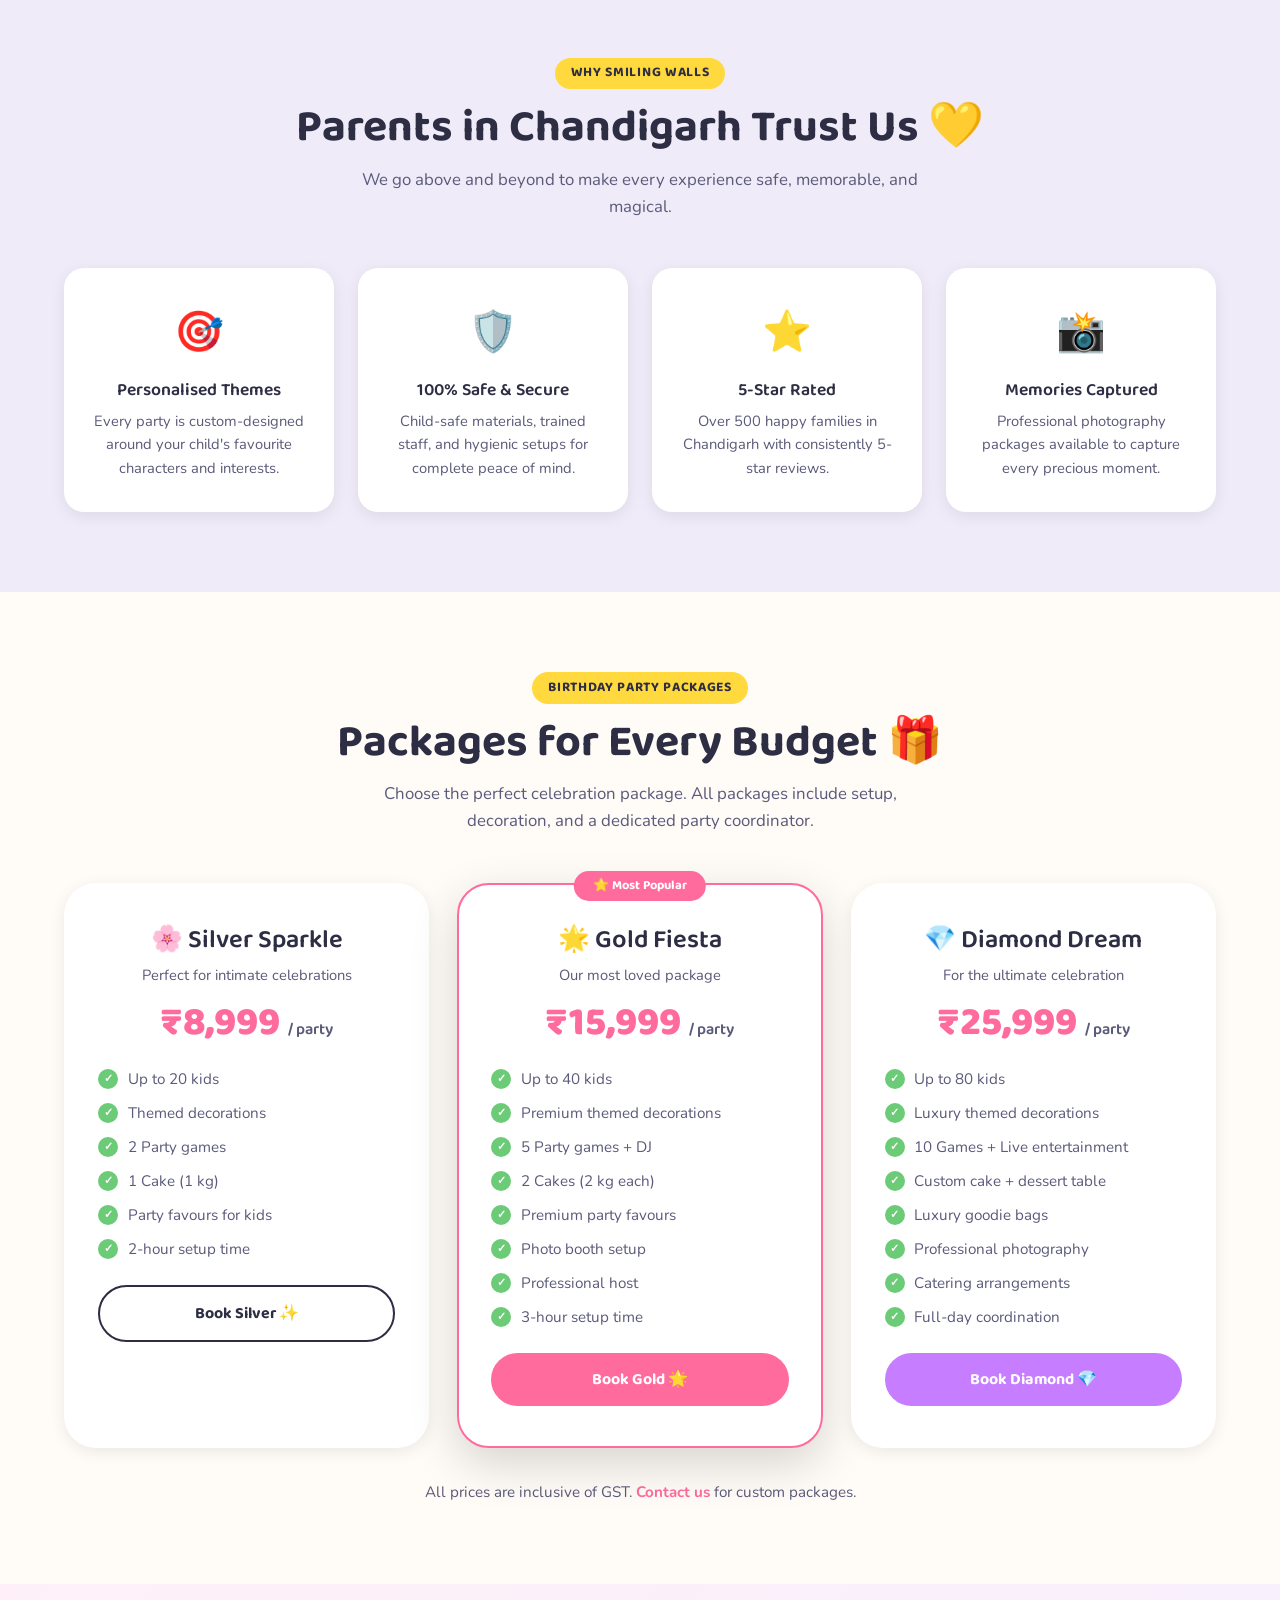
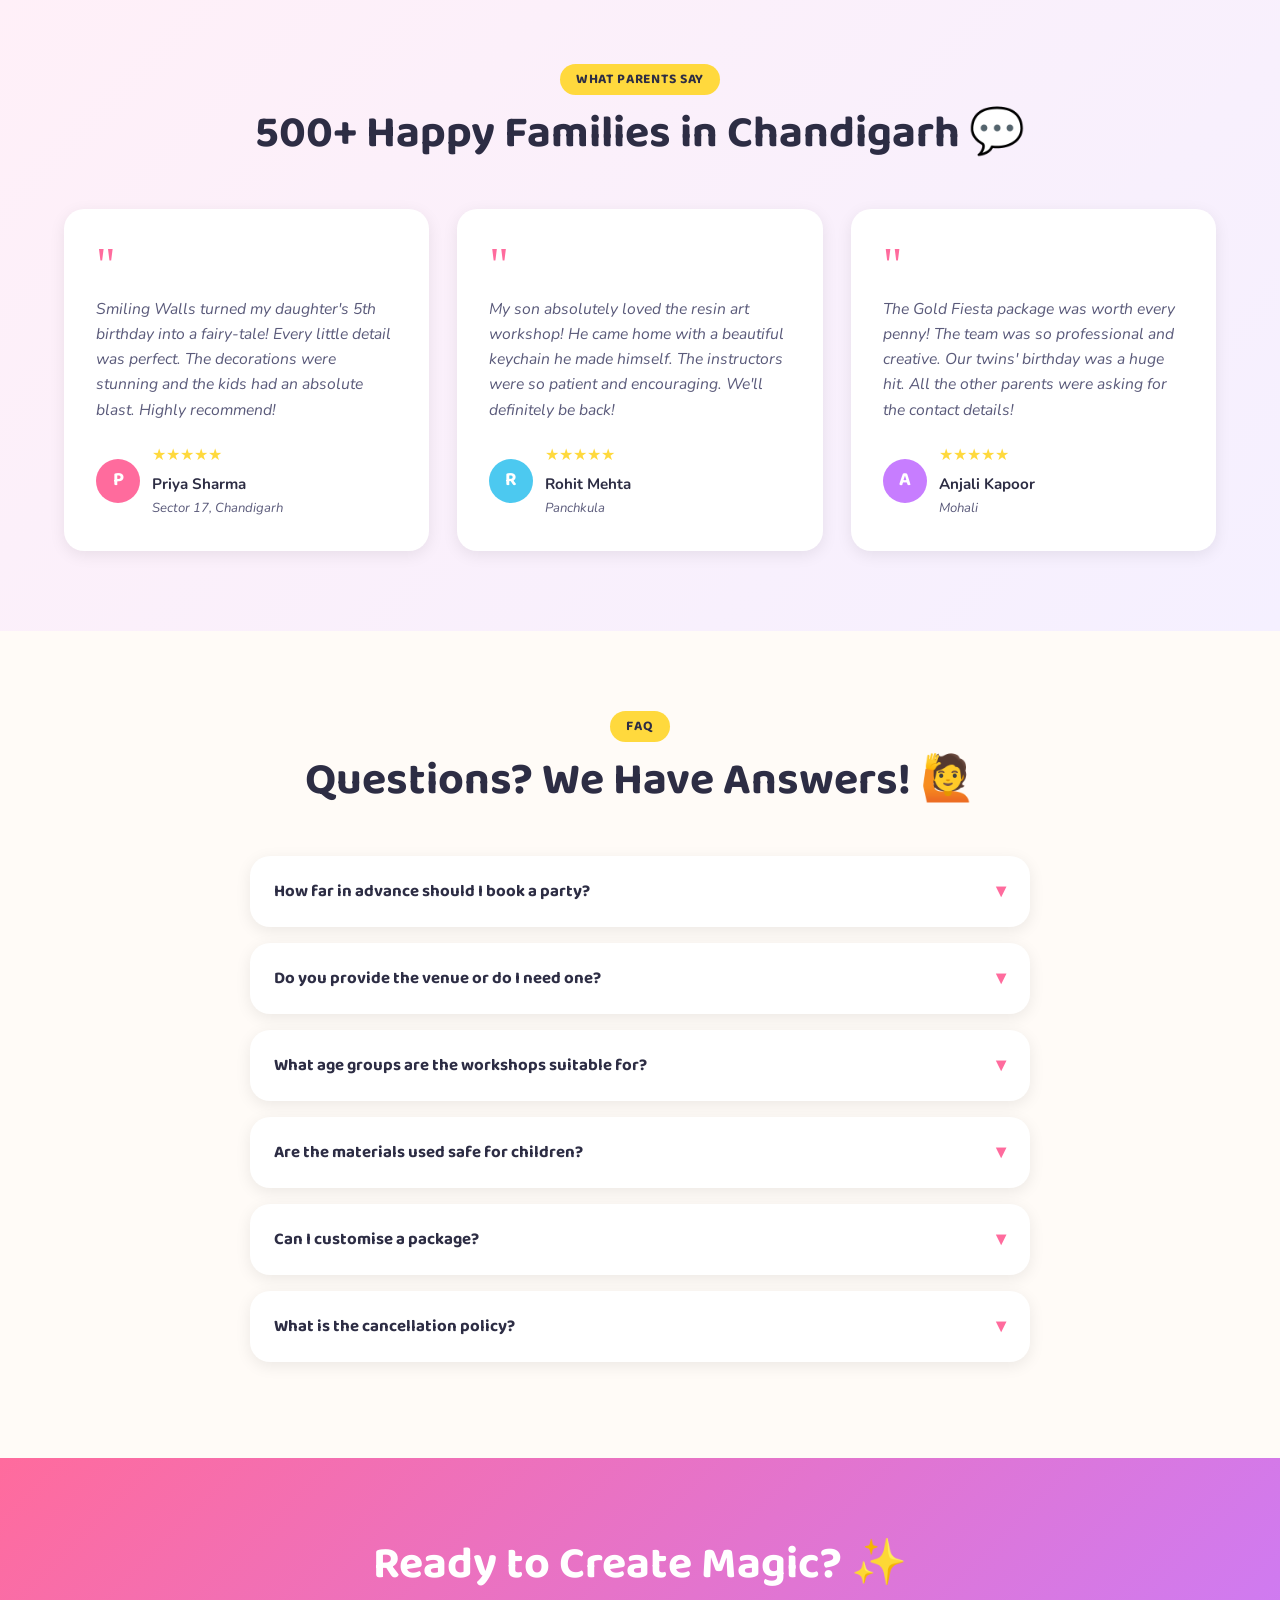
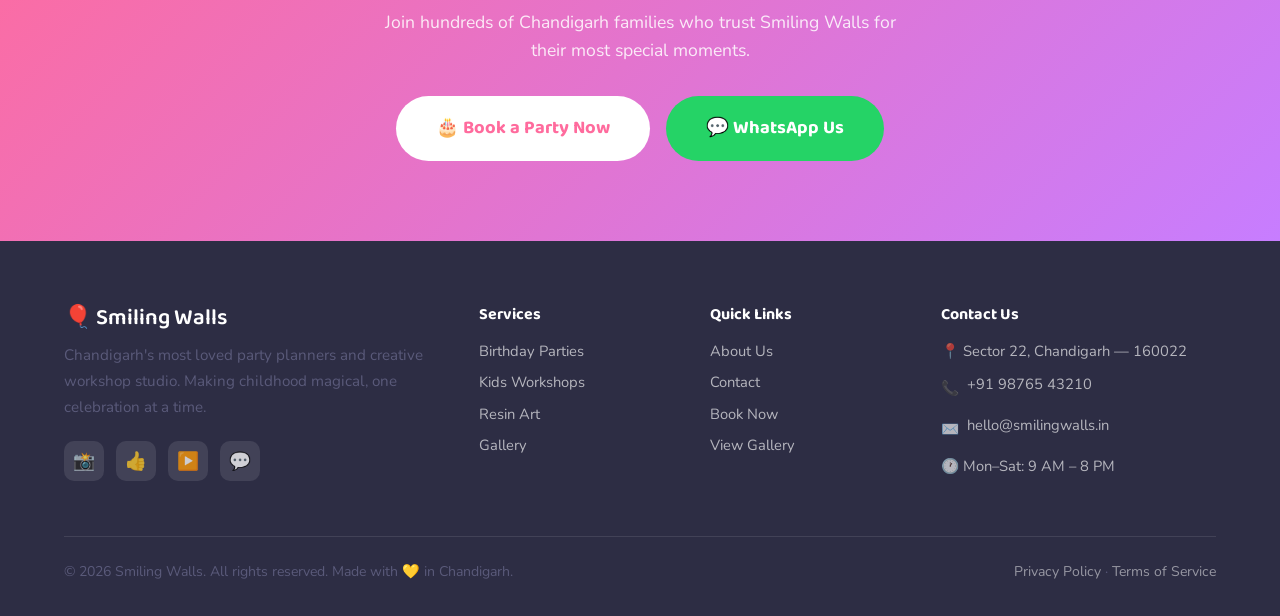
==== commit 61092d3f: "first commit" ====
--- a/index.html
+++ b/index.html
@@ -38,6 +38,7 @@
   <link rel="preconnect" href="https://fonts.googleapis.com" />
   <link rel="preconnect" href="https://fonts.gstatic.com" crossorigin />
 
+  <link rel="stylesheet" href="https://cdnjs.cloudflare.com/ajax/libs/font-awesome/6.5.1/css/all.min.css" />
   <link rel="stylesheet" href="css/style.css" />
 
   <!-- Structured Data: Local Business -->
--- a/css/style.css
+++ b/css/style.css
@@ -7,17 +7,17 @@
 
 /* ---------- CSS Variables ---------- */
 :root {
-  --pink:     #FF6B9D;
-  --yellow:   #FFD93D;
-  --purple:   #C77DFF;
-  --teal:     #4CC9F0;
-  --green:    #6BCB77;
-  --orange:   #FF9A3C;
-  --bg:       #FFFBF7;
-  --dark:     #2D2D44;
-  --mid:      #5A5A7A;
-  --light:    #F0EBF8;
-  --white:    #FFFFFF;
+  --pink: #FF6B9D;
+  --yellow: #FFD93D;
+  --purple: #C77DFF;
+  --teal: #4CC9F0;
+  --green: #6BCB77;
+  --orange: #FF9A3C;
+  --bg: #FFFBF7;
+  --dark: #2D2D44;
+  --mid: #5A5A7A;
+  --light: #F0EBF8;
+  --white: #FFFFFF;
 
   --font-head: 'Baloo 2', cursive;
   --font-body: 'Nunito', sans-serif;
@@ -27,15 +27,21 @@
   --radius-lg: 32px;
   --radius-xl: 48px;
 
-  --shadow-sm: 0 4px 16px rgba(0,0,0,0.08);
-  --shadow-md: 0 8px 32px rgba(0,0,0,0.12);
-  --shadow-lg: 0 16px 48px rgba(0,0,0,0.16);
+  --shadow-sm: 0 4px 16px rgba(0, 0, 0, 0.08);
+  --shadow-md: 0 8px 32px rgba(0, 0, 0, 0.12);
+  --shadow-lg: 0 16px 48px rgba(0, 0, 0, 0.16);
 
   --transition: all 0.3s cubic-bezier(0.4, 0, 0.2, 1);
 }
 
 /* ---------- Reset & Base ---------- */
-*, *::before, *::after { box-sizing: border-box; margin: 0; padding: 0; }
+*,
+*::before,
+*::after {
+  box-sizing: border-box;
+  margin: 0;
+  padding: 0;
+}
 
 html {
   scroll-behavior: smooth;
@@ -50,24 +56,51 @@
   overflow-x: hidden;
 }
 
-img { max-width: 100%; height: auto; display: block; }
-
-a { text-decoration: none; color: inherit; transition: var(--transition); }
-
-ul { list-style: none; }
+img {
+  max-width: 100%;
+  height: auto;
+  display: block;
+}
+
+a {
+  text-decoration: none;
+  color: inherit;
+  transition: var(--transition);
+}
+
+ul {
+  list-style: none;
+}
 
 /* ---------- Typography ---------- */
-h1, h2, h3, h4 {
+h1,
+h2,
+h3,
+h4 {
   font-family: var(--font-head);
   line-height: 1.2;
   color: var(--dark);
 }
 
-h1 { font-size: clamp(2.2rem, 5vw, 3.8rem); font-weight: 800; }
-h2 { font-size: clamp(1.8rem, 3.5vw, 2.8rem); font-weight: 700; }
-h3 { font-size: clamp(1.2rem, 2.5vw, 1.6rem); font-weight: 600; }
-
-p { color: var(--mid); font-size: 1.05rem; }
+h1 {
+  font-size: clamp(2.2rem, 5vw, 3.8rem);
+  font-weight: 800;
+}
+
+h2 {
+  font-size: clamp(1.8rem, 3.5vw, 2.8rem);
+  font-weight: 700;
+}
+
+h3 {
+  font-size: clamp(1.2rem, 2.5vw, 1.6rem);
+  font-weight: 600;
+}
+
+p {
+  color: var(--mid);
+  font-size: 1.05rem;
+}
 
 /* ---------- Layout Helpers ---------- */
 .container {
@@ -76,15 +109,23 @@
   padding: 0 1.5rem;
 }
 
-.section-pad { padding: 5rem 0; }
+.section-pad {
+  padding: 5rem 0;
+}
 
 .section-title {
   text-align: center;
   margin-bottom: 3rem;
 }
 
-.section-title h2 { margin-bottom: 0.75rem; }
-.section-title p { max-width: 600px; margin: 0 auto; }
+.section-title h2 {
+  margin-bottom: 0.75rem;
+}
+
+.section-title p {
+  max-width: 600px;
+  margin: 0 auto;
+}
 
 .badge {
   display: inline-block;
@@ -117,49 +158,95 @@
   white-space: nowrap;
 }
 
-.btn:hover { transform: translateY(-2px); box-shadow: var(--shadow-md); }
-.btn:active { transform: translateY(0); }
-
-.btn-primary { background: var(--pink); color: var(--white); }
-.btn-primary:hover { background: #e05588; }
-
-.btn-secondary { background: var(--yellow); color: var(--dark); }
-.btn-secondary:hover { background: #f0c800; }
-
-.btn-green { background: var(--green); color: var(--white); }
-.btn-green:hover { background: #58b865; }
-
-.btn-teal { background: var(--teal); color: var(--white); }
-.btn-teal:hover { background: #3ab5da; }
-
-.btn-purple { background: var(--purple); color: var(--white); }
-.btn-purple:hover { background: #b060ef; }
+.btn:hover {
+  transform: translateY(-2px);
+  box-shadow: var(--shadow-md);
+}
+
+.btn:active {
+  transform: translateY(0);
+}
+
+.btn-primary {
+  background: var(--pink);
+  color: var(--white);
+}
+
+.btn-primary:hover {
+  background: #e05588;
+}
+
+.btn-secondary {
+  background: var(--yellow);
+  color: var(--dark);
+}
+
+.btn-secondary:hover {
+  background: #f0c800;
+}
+
+.btn-green {
+  background: var(--green);
+  color: var(--white);
+}
+
+.btn-green:hover {
+  background: #58b865;
+}
+
+.btn-teal {
+  background: var(--teal);
+  color: var(--white);
+}
+
+.btn-teal:hover {
+  background: #3ab5da;
+}
+
+.btn-purple {
+  background: var(--purple);
+  color: var(--white);
+}
+
+.btn-purple:hover {
+  background: #b060ef;
+}
 
 .btn-outline {
   background: transparent;
   color: var(--dark);
   border: 2.5px solid var(--dark);
 }
-.btn-outline:hover { background: var(--dark); color: var(--white); }
+
+.btn-outline:hover {
+  background: var(--dark);
+  color: var(--white);
+}
 
 .btn-whatsapp {
   background: #25D366;
   color: var(--white);
   font-size: 1rem;
 }
-.btn-whatsapp:hover { background: #1da851; }
-
-.btn-lg { padding: 1.1rem 2.5rem; font-size: 1.15rem; }
+
+.btn-whatsapp:hover {
+  background: #1da851;
+}
+
+.btn-lg {
+  padding: 1.1rem 2.5rem;
+  font-size: 1.15rem;
+}
 
 /* ---------- Navbar ---------- */
 .navbar {
   position: sticky;
   top: 0;
   z-index: 1000;
-  background: rgba(255,251,247,0.95);
+  background: rgba(255, 251, 247, 0.95);
   backdrop-filter: blur(12px);
   -webkit-backdrop-filter: blur(12px);
-  border-bottom: 2px solid rgba(255,107,157,0.15);
+  border-bottom: 2px solid rgba(255, 107, 157, 0.15);
   transition: var(--transition);
 }
 
@@ -198,7 +285,9 @@
   font-size: 1.3rem;
 }
 
-.navbar-brand span { color: var(--pink); }
+.navbar-brand span {
+  color: var(--pink);
+}
 
 .nav-links {
   display: flex;
@@ -219,10 +308,12 @@
 .nav-links a:hover,
 .nav-links a.active {
   color: var(--pink);
-  background: rgba(255,107,157,0.08);
-}
-
-.nav-cta { margin-left: 0.75rem; }
+  background: rgba(255, 107, 157, 0.08);
+}
+
+.nav-cta {
+  margin-left: 0.75rem;
+}
 
 /* Hamburger */
 .hamburger {
@@ -245,9 +336,17 @@
   transition: var(--transition);
 }
 
-.hamburger.open span:nth-child(1) { transform: translateY(7.5px) rotate(45deg); }
-.hamburger.open span:nth-child(2) { opacity: 0; }
-.hamburger.open span:nth-child(3) { transform: translateY(-7.5px) rotate(-45deg); }
+.hamburger.open span:nth-child(1) {
+  transform: translateY(7.5px) rotate(45deg);
+}
+
+.hamburger.open span:nth-child(2) {
+  opacity: 0;
+}
+
+.hamburger.open span:nth-child(3) {
+  transform: translateY(-7.5px) rotate(-45deg);
+}
 
 .mobile-menu {
   display: none;
@@ -256,7 +355,7 @@
   left: 0;
   right: 0;
   background: var(--white);
-  border-bottom: 2px solid rgba(255,107,157,0.15);
+  border-bottom: 2px solid rgba(255, 107, 157, 0.15);
   padding: 1rem;
   z-index: 999;
   box-shadow: var(--shadow-md);
@@ -264,7 +363,9 @@
   gap: 0.5rem;
 }
 
-.mobile-menu.open { display: flex; }
+.mobile-menu.open {
+  display: flex;
+}
 
 .mobile-menu a {
   font-family: var(--font-head);
@@ -275,7 +376,10 @@
   transition: var(--transition);
 }
 
-.mobile-menu a:hover { background: var(--light); color: var(--pink); }
+.mobile-menu a:hover {
+  background: var(--light);
+  color: var(--pink);
+}
 
 /* ---------- Hero ---------- */
 .hero {
@@ -299,8 +403,15 @@
 }
 
 @keyframes float {
-  0%, 100% { transform: translateY(0) rotate(0deg); }
-  50% { transform: translateY(-20px) rotate(180deg); }
+
+  0%,
+  100% {
+    transform: translateY(0) rotate(0deg);
+  }
+
+  50% {
+    transform: translateY(-20px) rotate(180deg);
+  }
 }
 
 .hero-content {
@@ -310,7 +421,9 @@
   align-items: center;
 }
 
-.hero-text { z-index: 1; }
+.hero-text {
+  z-index: 1;
+}
 
 .hero-tagline {
   display: inline-flex;
@@ -328,12 +441,25 @@
   letter-spacing: 0.06em;
 }
 
-.hero h1 { margin-bottom: 1.25rem; }
-.hero h1 span { color: var(--pink); }
-
-.hero p { font-size: 1.15rem; margin-bottom: 2rem; max-width: 500px; }
-
-.hero-btns { display: flex; gap: 1rem; flex-wrap: wrap; }
+.hero h1 {
+  margin-bottom: 1.25rem;
+}
+
+.hero h1 span {
+  color: var(--pink);
+}
+
+.hero p {
+  font-size: 1.15rem;
+  margin-bottom: 2rem;
+  max-width: 500px;
+}
+
+.hero-btns {
+  display: flex;
+  gap: 1rem;
+  flex-wrap: wrap;
+}
 
 .hero-visual {
   display: flex;
@@ -359,11 +485,21 @@
   animation: float 5s ease-in-out infinite;
 }
 
-.hero-service-card:nth-child(2) { animation-delay: 0.5s; }
-.hero-service-card:nth-child(3) { animation-delay: 1s; }
-.hero-service-card:nth-child(4) { animation-delay: 1.5s; }
-
-.hero-service-card:hover { transform: translateY(-6px) scale(1.02); }
+.hero-service-card:nth-child(2) {
+  animation-delay: 0.5s;
+}
+
+.hero-service-card:nth-child(3) {
+  animation-delay: 1s;
+}
+
+.hero-service-card:nth-child(4) {
+  animation-delay: 1.5s;
+}
+
+.hero-service-card:hover {
+  transform: translateY(-6px) scale(1.02);
+}
 
 .hero-service-card .icon {
   font-size: 2.5rem;
@@ -405,12 +541,26 @@
   border-radius: var(--radius-lg) var(--radius-lg) 0 0;
 }
 
-.service-card.pink::before   { background: var(--pink); }
-.service-card.yellow::before { background: var(--yellow); }
-.service-card.purple::before { background: var(--purple); }
-.service-card.teal::before   { background: var(--teal); }
-
-.service-card:hover { transform: translateY(-8px); box-shadow: var(--shadow-lg); }
+.service-card.pink::before {
+  background: var(--pink);
+}
+
+.service-card.yellow::before {
+  background: var(--yellow);
+}
+
+.service-card.purple::before {
+  background: var(--purple);
+}
+
+.service-card.teal::before {
+  background: var(--teal);
+}
+
+.service-card:hover {
+  transform: translateY(-8px);
+  box-shadow: var(--shadow-lg);
+}
 
 .service-card .icon-wrap {
   width: 80px;
@@ -423,13 +573,30 @@
   margin: 0 auto 1.25rem;
 }
 
-.service-card.pink .icon-wrap   { background: rgba(255,107,157,0.12); }
-.service-card.yellow .icon-wrap { background: rgba(255,217,61,0.15); }
-.service-card.purple .icon-wrap { background: rgba(199,125,255,0.12); }
-.service-card.teal .icon-wrap   { background: rgba(76,201,240,0.12); }
-
-.service-card h3 { margin-bottom: 0.75rem; }
-.service-card p { font-size: 0.98rem; margin-bottom: 1.5rem; }
+.service-card.pink .icon-wrap {
+  background: rgba(255, 107, 157, 0.12);
+}
+
+.service-card.yellow .icon-wrap {
+  background: rgba(255, 217, 61, 0.15);
+}
+
+.service-card.purple .icon-wrap {
+  background: rgba(199, 125, 255, 0.12);
+}
+
+.service-card.teal .icon-wrap {
+  background: rgba(76, 201, 240, 0.12);
+}
+
+.service-card h3 {
+  margin-bottom: 0.75rem;
+}
+
+.service-card p {
+  font-size: 0.98rem;
+  margin-bottom: 1.5rem;
+}
 
 /* ---------- Why Choose Us ---------- */
 .why-grid {
@@ -447,11 +614,24 @@
   transition: var(--transition);
 }
 
-.why-card:hover { transform: translateY(-4px); box-shadow: var(--shadow-md); }
-
-.why-card .icon { font-size: 2.5rem; margin-bottom: 1rem; }
-.why-card h3 { font-size: 1.1rem; margin-bottom: 0.5rem; }
-.why-card p { font-size: 0.92rem; }
+.why-card:hover {
+  transform: translateY(-4px);
+  box-shadow: var(--shadow-md);
+}
+
+.why-card .icon {
+  font-size: 2.5rem;
+  margin-bottom: 1rem;
+}
+
+.why-card h3 {
+  font-size: 1.1rem;
+  margin-bottom: 0.5rem;
+}
+
+.why-card p {
+  font-size: 0.92rem;
+}
 
 /* ---------- Testimonials ---------- */
 .testimonials-section {
@@ -473,7 +653,10 @@
   position: relative;
 }
 
-.testimonial-card:hover { transform: translateY(-4px); box-shadow: var(--shadow-md); }
+.testimonial-card:hover {
+  transform: translateY(-4px);
+  box-shadow: var(--shadow-md);
+}
 
 .testimonial-card .quote {
   font-size: 3rem;
@@ -509,7 +692,11 @@
   color: var(--white);
 }
 
-.stars { color: #FFD93D; font-size: 1rem; margin-bottom: 0.25rem; }
+.stars {
+  color: #FFD93D;
+  font-size: 1rem;
+  margin-bottom: 0.25rem;
+}
 
 /* ---------- Pricing ---------- */
 .pricing-grid {
@@ -535,8 +722,14 @@
   box-shadow: var(--shadow-lg);
 }
 
-.pricing-card:hover { transform: translateY(-6px); box-shadow: var(--shadow-lg); }
-.pricing-card.featured:hover { transform: scale(1.04) translateY(-6px); }
+.pricing-card:hover {
+  transform: translateY(-6px);
+  box-shadow: var(--shadow-lg);
+}
+
+.pricing-card.featured:hover {
+  transform: scale(1.04) translateY(-6px);
+}
 
 .popular-badge {
   position: absolute;
@@ -553,7 +746,10 @@
   white-space: nowrap;
 }
 
-.pricing-card h3 { margin-bottom: 0.5rem; }
+.pricing-card h3 {
+  margin-bottom: 0.5rem;
+}
+
 .pricing-card .price {
   font-family: var(--font-head);
   font-size: 2.5rem;
@@ -562,7 +758,12 @@
   line-height: 1;
   margin: 1rem 0 0.25rem;
 }
-.pricing-card .price small { font-size: 1rem; color: var(--mid); font-weight: 600; }
+
+.pricing-card .price small {
+  font-size: 1rem;
+  color: var(--mid);
+  font-weight: 600;
+}
 
 .pricing-features {
   text-align: left;
@@ -596,7 +797,10 @@
 }
 
 /* ---------- FAQ ---------- */
-.faq-list { max-width: 780px; margin: 0 auto; }
+.faq-list {
+  max-width: 780px;
+  margin: 0 auto;
+}
 
 .faq-item {
   background: var(--white);
@@ -623,7 +827,9 @@
   transition: var(--transition);
 }
 
-.faq-question:hover { color: var(--pink); }
+.faq-question:hover {
+  color: var(--pink);
+}
 
 .faq-question .chevron {
   font-size: 1.2rem;
@@ -631,7 +837,9 @@
   color: var(--pink);
 }
 
-.faq-item.open .faq-question .chevron { transform: rotate(180deg); }
+.faq-item.open .faq-question .chevron {
+  transform: rotate(180deg);
+}
 
 .faq-answer {
   max-height: 0;
@@ -639,7 +847,9 @@
   transition: max-height 0.4s ease, padding 0.3s ease;
 }
 
-.faq-item.open .faq-answer { max-height: 300px; }
+.faq-item.open .faq-answer {
+  max-height: 300px;
+}
 
 .faq-answer p {
   padding: 0 1.5rem 1.25rem;
@@ -662,7 +872,9 @@
   background: var(--light);
 }
 
-.gallery-item:nth-child(4n+1) { grid-column: span 2; }
+.gallery-item:nth-child(4n+1) {
+  grid-column: span 2;
+}
 
 .gallery-placeholder {
   width: 100%;
@@ -678,7 +890,7 @@
 .gallery-item .overlay {
   position: absolute;
   inset: 0;
-  background: rgba(255,107,157,0.85);
+  background: rgba(255, 107, 157, 0.85);
   display: flex;
   align-items: center;
   justify-content: center;
@@ -688,21 +900,25 @@
   color: white;
 }
 
-.gallery-item:hover .overlay { opacity: 1; }
+.gallery-item:hover .overlay {
+  opacity: 1;
+}
 
 /* Lightbox */
 .lightbox {
   display: none;
   position: fixed;
   inset: 0;
-  background: rgba(0,0,0,0.9);
+  background: rgba(0, 0, 0, 0.9);
   z-index: 9999;
   align-items: center;
   justify-content: center;
   padding: 2rem;
 }
 
-.lightbox.open { display: flex; }
+.lightbox.open {
+  display: flex;
+}
 
 .lightbox-content {
   max-width: 800px;
@@ -781,12 +997,19 @@
 .form-group select:focus,
 .form-group textarea:focus {
   border-color: var(--pink);
-  box-shadow: 0 0 0 4px rgba(255,107,157,0.1);
-}
-
-.form-group textarea { resize: vertical; min-height: 120px; }
-
-.form-row { display: grid; grid-template-columns: 1fr 1fr; gap: 1rem; }
+  box-shadow: 0 0 0 4px rgba(255, 107, 157, 0.1);
+}
+
+.form-group textarea {
+  resize: vertical;
+  min-height: 120px;
+}
+
+.form-row {
+  display: grid;
+  grid-template-columns: 1fr 1fr;
+  gap: 1rem;
+}
 
 /* ---------- Map ---------- */
 .map-container {
@@ -801,7 +1024,9 @@
   border: none;
 }
 
-.contact-info { margin-top: 1.5rem; }
+.contact-info {
+  margin-top: 1.5rem;
+}
 
 .contact-info-item {
   display: flex;
@@ -858,7 +1083,9 @@
   font-size: 4rem;
 }
 
-.about-img-card:nth-child(2) { margin-top: 2rem; }
+.about-img-card:nth-child(2) {
+  margin-top: 2rem;
+}
 
 .stats-row {
   display: grid;
@@ -882,7 +1109,10 @@
   color: var(--pink);
 }
 
-.stat-card p { font-size: 0.88rem; margin-top: 0.25rem; }
+.stat-card p {
+  font-size: 0.88rem;
+  margin-top: 0.25rem;
+}
 
 /* ---------- Page Hero (inner pages) ---------- */
 .page-hero {
@@ -893,8 +1123,15 @@
   overflow: hidden;
 }
 
-.page-hero h1 { margin-bottom: 1rem; }
-.page-hero p { max-width: 600px; margin: 0 auto 1.5rem; font-size: 1.1rem; }
+.page-hero h1 {
+  margin-bottom: 1rem;
+}
+
+.page-hero p {
+  max-width: 600px;
+  margin: 0 auto 1.5rem;
+  font-size: 1.1rem;
+}
 
 /* ---------- CTA Banner ---------- */
 .cta-banner {
@@ -906,17 +1143,39 @@
   overflow: hidden;
 }
 
-.cta-banner h2 { color: var(--white); margin-bottom: 1rem; }
-.cta-banner p { color: rgba(255,255,255,0.85); max-width: 540px; margin: 0 auto 2rem; font-size: 1.1rem; }
-.cta-banner-btns { display: flex; gap: 1rem; justify-content: center; flex-wrap: wrap; }
-
-.btn-white { background: var(--white); color: var(--pink); }
-.btn-white:hover { background: var(--yellow); color: var(--dark); }
+.cta-banner h2 {
+  color: var(--white);
+  margin-bottom: 1rem;
+}
+
+.cta-banner p {
+  color: rgba(255, 255, 255, 0.85);
+  max-width: 540px;
+  margin: 0 auto 2rem;
+  font-size: 1.1rem;
+}
+
+.cta-banner-btns {
+  display: flex;
+  gap: 1rem;
+  justify-content: center;
+  flex-wrap: wrap;
+}
+
+.btn-white {
+  background: var(--white);
+  color: var(--pink);
+}
+
+.btn-white:hover {
+  background: var(--yellow);
+  color: var(--dark);
+}
 
 /* ---------- Footer ---------- */
 footer {
   background: var(--dark);
-  color: rgba(255,255,255,0.75);
+  color: rgba(255, 255, 255, 0.75);
   padding: 4rem 0 2rem;
 }
 
@@ -934,15 +1193,22 @@
   margin-bottom: 0.75rem;
 }
 
-.footer-brand p { font-size: 0.95rem; line-height: 1.7; margin-bottom: 1.25rem; }
-
-.social-links { display: flex; gap: 0.75rem; }
+.footer-brand p {
+  font-size: 0.95rem;
+  line-height: 1.7;
+  margin-bottom: 1.25rem;
+}
+
+.social-links {
+  display: flex;
+  gap: 0.75rem;
+}
 
 .social-link {
   width: 40px;
   height: 40px;
   border-radius: 10px;
-  background: rgba(255,255,255,0.1);
+  background: rgba(255, 255, 255, 0.1);
   display: flex;
   align-items: center;
   justify-content: center;
@@ -950,7 +1216,10 @@
   transition: var(--transition);
 }
 
-.social-link:hover { background: var(--pink); transform: translateY(-2px); }
+.social-link:hover {
+  background: var(--pink);
+  transform: translateY(-2px);
+}
 
 .footer-col h4 {
   font-family: var(--font-head);
@@ -961,13 +1230,16 @@
 
 .footer-col a {
   display: block;
-  color: rgba(255,255,255,0.65);
+  color: rgba(255, 255, 255, 0.65);
   font-size: 0.92rem;
   margin-bottom: 0.5rem;
   transition: var(--transition);
 }
 
-.footer-col a:hover { color: var(--pink); padding-left: 4px; }
+.footer-col a:hover {
+  color: var(--pink);
+  padding-left: 4px;
+}
 
 .footer-contact p {
   display: flex;
@@ -975,11 +1247,11 @@
   gap: 0.5rem;
   font-size: 0.92rem;
   margin-bottom: 0.6rem;
-  color: rgba(255,255,255,0.65);
+  color: rgba(255, 255, 255, 0.65);
 }
 
 .footer-bottom {
-  border-top: 1px solid rgba(255,255,255,0.1);
+  border-top: 1px solid rgba(255, 255, 255, 0.1);
   padding-top: 1.5rem;
   display: flex;
   justify-content: space-between;
@@ -988,7 +1260,9 @@
   gap: 1rem;
 }
 
-.footer-bottom p { font-size: 0.88rem; }
+.footer-bottom p {
+  font-size: 0.88rem;
+}
 
 /* ---------- Floating Buttons ---------- */
 .whatsapp-fab {
@@ -1004,31 +1278,50 @@
   align-items: center;
   justify-content: center;
   font-size: 1.8rem;
-  box-shadow: 0 4px 20px rgba(37,211,102,0.4);
+  box-shadow: 0 4px 20px rgba(37, 211, 102, 0.4);
   transition: var(--transition);
   animation: pulse-whatsapp 2.5s ease-in-out infinite;
 }
 
 .whatsapp-fab:hover {
   transform: scale(1.1);
-  box-shadow: 0 6px 28px rgba(37,211,102,0.5);
+  box-shadow: 0 6px 28px rgba(37, 211, 102, 0.5);
   animation: none;
 }
 
 @keyframes pulse-whatsapp {
-  0%, 100% { box-shadow: 0 4px 20px rgba(37,211,102,0.4); }
-  50% { box-shadow: 0 4px 30px rgba(37,211,102,0.65); }
+
+  0%,
+  100% {
+    box-shadow: 0 4px 20px rgba(37, 211, 102, 0.4);
+  }
+
+  50% {
+    box-shadow: 0 4px 30px rgba(37, 211, 102, 0.65);
+  }
 }
 
 /* ---------- Animations ---------- */
 @keyframes fadeInUp {
-  from { opacity: 0; transform: translateY(28px); }
-  to   { opacity: 1; transform: translateY(0); }
+  from {
+    opacity: 0;
+    transform: translateY(28px);
+  }
+
+  to {
+    opacity: 1;
+    transform: translateY(0);
+  }
 }
 
 @keyframes fadeIn {
-  from { opacity: 0; }
-  to   { opacity: 1; }
+  from {
+    opacity: 0;
+  }
+
+  to {
+    opacity: 1;
+  }
 }
 
 .animate-up {
@@ -1042,10 +1335,21 @@
   transform: translateY(0);
 }
 
-.delay-1 { transition-delay: 0.1s; }
-.delay-2 { transition-delay: 0.2s; }
-.delay-3 { transition-delay: 0.3s; }
-.delay-4 { transition-delay: 0.4s; }
+.delay-1 {
+  transition-delay: 0.1s;
+}
+
+.delay-2 {
+  transition-delay: 0.2s;
+}
+
+.delay-3 {
+  transition-delay: 0.3s;
+}
+
+.delay-4 {
+  transition-delay: 0.4s;
+}
 
 /* ---------- Breadcrumb ---------- */
 .breadcrumb {
@@ -1058,68 +1362,202 @@
   justify-content: center;
 }
 
-.breadcrumb a:hover { color: var(--pink); }
+.breadcrumb a:hover {
+  color: var(--pink);
+}
 
 /* ---------- Responsive ---------- */
 @media (max-width: 1024px) {
-  .why-grid { grid-template-columns: repeat(2, 1fr); }
-  .footer-grid { grid-template-columns: 1fr 1fr; }
+  .why-grid {
+    grid-template-columns: repeat(2, 1fr);
+  }
+
+  .footer-grid {
+    grid-template-columns: 1fr 1fr;
+  }
 }
 
 @media (max-width: 900px) {
-  .services-grid { grid-template-columns: 1fr 1fr; }
-  .testimonials-grid { grid-template-columns: 1fr 1fr; }
-  .pricing-grid { grid-template-columns: 1fr; max-width: 420px; margin: 0 auto; }
-  .pricing-card.featured { transform: scale(1); }
-  .hero-content { grid-template-columns: 1fr; text-align: center; }
-  .hero-btns { justify-content: center; }
-  .hero p { margin-left: auto; margin-right: auto; }
-  .about-grid { grid-template-columns: 1fr; }
-  .contact-grid { grid-template-columns: 1fr; }
-  .gallery-grid { grid-template-columns: 1fr 1fr; }
-  .gallery-item:nth-child(4n+1) { grid-column: span 1; }
+  .services-grid {
+    grid-template-columns: 1fr 1fr;
+  }
+
+  .testimonials-grid {
+    grid-template-columns: 1fr 1fr;
+  }
+
+  .pricing-grid {
+    grid-template-columns: 1fr;
+    max-width: 420px;
+    margin: 0 auto;
+  }
+
+  .pricing-card.featured {
+    transform: scale(1);
+  }
+
+  .hero-content {
+    grid-template-columns: 1fr;
+    text-align: center;
+  }
+
+  .hero-btns {
+    justify-content: center;
+  }
+
+  .hero p {
+    margin-left: auto;
+    margin-right: auto;
+  }
+
+  .about-grid {
+    grid-template-columns: 1fr;
+  }
+
+  .contact-grid {
+    grid-template-columns: 1fr;
+  }
+
+  .gallery-grid {
+    grid-template-columns: 1fr 1fr;
+  }
+
+  .gallery-item:nth-child(4n+1) {
+    grid-column: span 1;
+  }
 }
 
 @media (max-width: 768px) {
-  .section-pad { padding: 3.5rem 0; }
-  .nav-links, .nav-cta { display: none; }
-  .hamburger { display: flex; }
-  .services-grid { grid-template-columns: 1fr; }
-  .testimonials-grid { grid-template-columns: 1fr; }
-  .footer-grid { grid-template-columns: 1fr; gap: 2rem; }
-  .footer-bottom { flex-direction: column; text-align: center; }
-  .form-row { grid-template-columns: 1fr; }
-  .stats-row { grid-template-columns: 1fr 1fr; }
-  .why-grid { grid-template-columns: 1fr 1fr; }
+  .section-pad {
+    padding: 3.5rem 0;
+  }
+
+  .nav-links,
+  .nav-cta {
+    display: none;
+  }
+
+  .hamburger {
+    display: flex;
+  }
+
+  .services-grid {
+    grid-template-columns: 1fr;
+  }
+
+  .testimonials-grid {
+    grid-template-columns: 1fr;
+  }
+
+  .footer-grid {
+    grid-template-columns: 1fr;
+    gap: 2rem;
+  }
+
+  .footer-bottom {
+    flex-direction: column;
+    text-align: center;
+  }
+
+  .form-row {
+    grid-template-columns: 1fr;
+  }
+
+  .stats-row {
+    grid-template-columns: 1fr 1fr;
+  }
+
+  .why-grid {
+    grid-template-columns: 1fr 1fr;
+  }
 }
 
 @media (max-width: 480px) {
-  .why-grid { grid-template-columns: 1fr; }
-  .gallery-grid { grid-template-columns: 1fr; }
-  .stats-row { grid-template-columns: 1fr; }
-  .hero-card-grid { grid-template-columns: 1fr 1fr; }
+  .why-grid {
+    grid-template-columns: 1fr;
+  }
+
+  .gallery-grid {
+    grid-template-columns: 1fr;
+  }
+
+  .stats-row {
+    grid-template-columns: 1fr;
+  }
+
+  .hero-card-grid {
+    grid-template-columns: 1fr 1fr;
+  }
 }
 
 /* ---------- Utility ---------- */
-.text-pink   { color: var(--pink); }
-.text-yellow { color: var(--yellow); }
-.text-purple { color: var(--purple); }
-.text-teal   { color: var(--teal); }
-.text-green  { color: var(--green); }
-
-.bg-pink   { background: var(--pink); }
-.bg-yellow { background: var(--yellow); }
-.bg-purple { background: var(--purple); }
-.bg-teal   { background: var(--teal); }
-.bg-green  { background: var(--green); }
-.bg-orange { background: var(--orange); }
-.bg-light  { background: var(--light); }
-
-.text-center { text-align: center; }
-.mt-1 { margin-top: 1rem; }
-.mt-2 { margin-top: 2rem; }
-.mb-1 { margin-bottom: 1rem; }
-.mb-2 { margin-bottom: 2rem; }
+.text-pink {
+  color: var(--pink);
+}
+
+.text-yellow {
+  color: var(--yellow);
+}
+
+.text-purple {
+  color: var(--purple);
+}
+
+.text-teal {
+  color: var(--teal);
+}
+
+.text-green {
+  color: var(--green);
+}
+
+.bg-pink {
+  background: var(--pink);
+}
+
+.bg-yellow {
+  background: var(--yellow);
+}
+
+.bg-purple {
+  background: var(--purple);
+}
+
+.bg-teal {
+  background: var(--teal);
+}
+
+.bg-green {
+  background: var(--green);
+}
+
+.bg-orange {
+  background: var(--orange);
+}
+
+.bg-light {
+  background: var(--light);
+}
+
+.text-center {
+  text-align: center;
+}
+
+.mt-1 {
+  margin-top: 1rem;
+}
+
+.mt-2 {
+  margin-top: 2rem;
+}
+
+.mb-1 {
+  margin-bottom: 1rem;
+}
+
+.mb-2 {
+  margin-bottom: 2rem;
+}
 
 /* ---------- Skip Link (Accessibility) ---------- */
 .skip-link {
@@ -1133,12 +1571,15 @@
   font-weight: 700;
   z-index: 10000;
 }
-.skip-link:focus { left: 1rem; }
+
+.skip-link:focus {
+  left: 1rem;
+}
 
 /* ---------- Success Message ---------- */
 .form-success {
   display: none;
-  background: rgba(107,203,119,0.15);
+  background: rgba(107, 203, 119, 0.15);
   border: 2px solid var(--green);
   border-radius: var(--radius-md);
   padding: 1.25rem;
@@ -1148,3 +1589,26 @@
   font-weight: 700;
   margin-top: 1rem;
 }
+
+.whatsapp-float {
+  position: fixed;
+  bottom: 20px;
+  right: 20px;
+  width: 56px;
+  height: 56px;
+  background: #25D366;
+  color: #fff;
+  border-radius: 50%;
+  display: flex;
+  align-items: center;
+  justify-content: center;
+  font-size: 28px;
+  box-shadow: 0 6px 20px rgba(0, 0, 0, 0.25);
+  z-index: 9999;
+  text-decoration: none;
+}
+
+.whatsapp-float i {
+  color: #fff;
+  font-size: 28px;
+}
